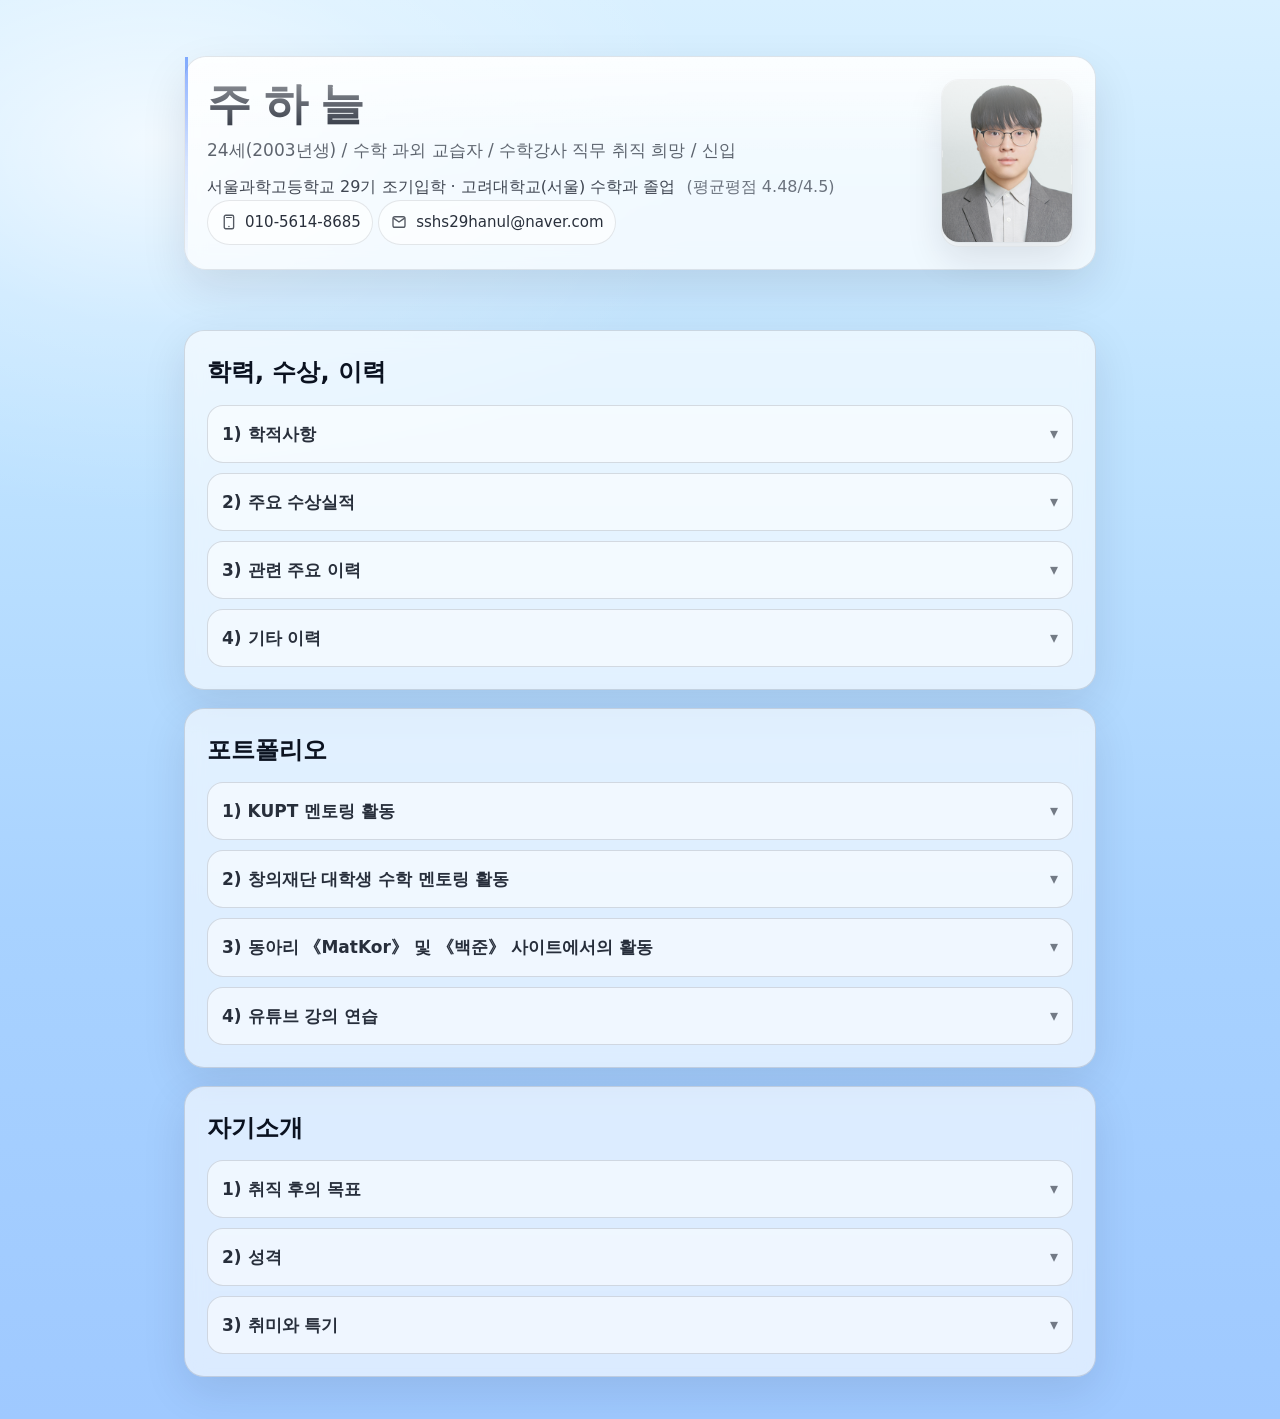
==== index.html @ bca32abb "이력서로 변경 ver 1.0" ====
<!doctype html>
<html lang="ko">
<head>
  <meta charset="utf-8" />
  <meta name="viewport" content="width=device-width, initial-scale=1" />
  <title>수학강사 이력서 - 주하늘</title>
  <meta name="description" content="주하늘 수학강사 이력서" />
  <link rel="stylesheet" href="styles.css" />
</head>

<body>
  <header class="container hero">
    <section class="topcard" aria-label="프로필 명함">
      <div class="identity">
        <h1 class="name">주 하 늘</h1>
        <p class="role">24세(2003년생) / 수학 과외 교습자 / 수학강사 직무 취직 희망 / 신입</p>

        <p class="profile-meta">
          서울과학고등학교 29기 조기입학 · 고려대학교(서울) 수학과 졸업
          <span class="meta-sub">(평균평점 4.48/4.5)</span>
        </p>

        <a class="chip" href="tel:01012345678" title="전화번호">
          <span class="icon" aria-hidden="true">
            <svg viewBox="0 0 24 24" width="18" height="18" fill="none">
              <rect x="7" y="3" width="12.5" height="18" rx="2"
                    stroke="currentColor" stroke-width="1.8"/>
              <line x1="10" y1="6" x2="16.5" y2="6"
                    stroke="currentColor" stroke-width="1.6"
                    stroke-linecap="round"/>
              <circle cx="13.25" cy="18" r="1"
                      fill="currentColor"/>
            </svg>
          </span>
          <span class="chip-text">010-5614-8685</span>
        </a>

          <a class="chip" href="mailto:sshs29hanul@naver.com" title="이메일">
            <span class="icon" aria-hidden="true">
              <svg viewBox="0 0 24 24" width="18" height="18" fill="none">
                <path d="M4 7.5A2.5 2.5 0 0 1 6.5 5h11A2.5 2.5 0 0 1 20 7.5v9A2.5 2.5 0 0 1 17.5 19h-11A2.5 2.5 0 0 1 4 16.5v-9Z" stroke="currentColor" stroke-width="1.8"/>
                <path d="M5.5 7.5 12 12l6.5-4.5" stroke="currentColor" stroke-width="1.8" stroke-linecap="round" stroke-linejoin="round"/>
              </svg>
            </span>
            <span class="chip-text">sshs29hanul@naver.com</span>
          </a>
        </div>
      </div>

      <div class="avatar" role="img" aria-label="증명사진 자리">
        <div class="avatar-inner">
          <img class="avatar-img" src="assets/images/profile.jpg" alt="주하늘 증명사진" />
        </div>
      </div>
    </section>
  </header>

  <main class="container">
    <section class="card" id="plan">
      <h2>학력, 수상, 이력</h2>

      <div class="accordion" aria-label="학력, 수상, 이력">
        <details class="acc-item">
          <summary class="acc-title">1) 학적사항</summary>
          <div class="acc-body">
            <p>
              · 서울명일초등학교 (2010.3 - 2016.2) 졸업
            </p>
            <p>
              · 강일중학교 (2016.3 - 2017.2) 조기졸업
            </p>
            <p>
              · 서울과학고등학교 (2017.3 - 2020.2) 졸업
            </p>
            <p>
              · 고려대학교(서울) 수학과 (2020.3 - 2024.8*) 심화전공 졸업
            </p>
            <p class="note">
              * 복수전공 진입 포기로 인해 수료 이후 1개 학기 뒤 자동 졸업 처리되었음
            </p>
          </div>
        </details>
        <details class="acc-item">
          <summary class="acc-title">2) 주요 수상실적</summary>
          <div class="acc-body">
            <p>
              · 2016년 제30회 한국수학올림피아드(KMO) 중등부 1차 금, 2차 동
            </p>
            <p class="note">
              대한수학회
            </p>
            <p>
              · 2017년 제31회 한국수학올림피아드(KMO) 고등부 1차 금, 2차 동
            </p>
            <p class="note">
              대한수학회
            </p>
            <p>
              · 2018년 교내 수학경시대회 동상 (4위 / 121명)
            </p>
            <p class="note">
              서울과학고등학교
            </p>
            <p>
              · 2018년 2학기 교내 과학탐구발표대회(과제연구) 수학부문 우수상
            </p>
            <p class="note">
              서울과학고등학교
            </p>
            <p>
              · 2019년 한국청소년학술대회(KSCY) 수학 세션 우수 청소년 연구계획상
            </p>
            <p class="note">
              한국청소년학술대회 조직위원회
            </p>
            <p>
              · 2019년 1학기 교내 졸업논문발표대회 수학부문 최우수상
            </p>
            <p class="note">
              서울과학고등학교
            </p>
            <p>
              · 2020년 제39회 대학생수학경시대회(수학전공분야) 은상
            </p>
            <p class="note">
              대한수학회
            </p>
            <p>
              · 2022년 제40회 대학생수학경시대회(수학전공분야) 은상
            </p>
            <p class="note">
              대한수학회
            </p>
            <p>
              · 2022년 Simon Marais Mathematics Competition East Division 개인분야 5위
            </p>
            <p class="note">
              The Simon Marais Mathematics Competition Team
            </p>
            <p>
              · 2023년 제41회 대학생수학경시대회(수학전공분야) 은상
            </p>
            <p class="note">
              대한수학회
            </p>
            <p>
              * 2022.03 New TEPS 480점 (어학시험)
            </p>
            <p>
              * 2022.07 정보처리기능사 취득
            </p>
            <p class="note">
              한국산업인력공단
            </p>
          </div>
        </details>
        <details class="acc-item">
          <summary class="acc-title">3) 관련 주요 이력</summary>
          <div class="acc-body">
            <p>
              · 2021-1학기 교내 KUPT(Korea University Peer Tutoring) 멘토링 튜터 (미적분학및연습I)
            </p>
            <p class="note">
              * "우수튜터" 및 모범 사례 발표 진행 대표자로 선정
            </p>
            <p>
              · 2021.06 ~ 2022.02 대학생 수학 멘토링 멘토
            </p>
            <p class="note">
              * <a href="https://www.tongtongmedia.com/news/view.php?no=457" target="_blank" rel="noopener">관련 기사(하이퍼링크)</a>
            </p>
            <p>
              · 2022.02 ~ 2022.06 영재고 입시 준비생 과외
            </p>
            <p class="note">
              * 《김과외》에서 성사; 학원 교재 복습 보조. "아이의 성향에 맞게 수업을 잘 해 주시고 계십니다", "수학 재미를 더욱 느끼게 해 주시고,
              아이가 학원선생님보다 풀이가 더 좋고 이해가 잘 된다고 선생님을 잘 따르고 수업 시간을 길게 해도 힘들어하지 않습니다" 등 리뷰 표현
            </p>
            <p>
              · 2022.07 ~ 2022.08 영재고생 AP Calculus 과외
            </p>
            <p>
              · 2023.10 ~ 2024.01 창의재단 멘토링 멘토
            </p>
            <p>
              · 2025.09 ~ 현재 대치 수능 수학 과외
            </p>
            <p class="note">
              * 전역 직후 과외 성사; 사설모의고사 리뷰, 행동요령 수립 등. 3~2등급 -> 1문제 못 미친 2등급, 학부모님 요청으로 재수까지 관리 중
            </p>
            <p>
              · 2026.01 ~ 현재 청담 중등KMO, 고등 선행 과외
            </p>
          </div>
        </details>
        <details class="acc-item">
          <summary class="acc-title">4) 기타 이력</summary>
          <div class="acc-body">
            <p>
              · 2021학년도 신라문화장학재단 장학생 (2021-1학기 ~ 2023-2학기)
            </p>
            <p>
              · 2021년 학과 내 수학 탐구 동아리 《서로소》 부회장 활동
            </p>
            <p>
              · 2022년 《서로소》 회장 활동
            </p>
            <p>
              · 2023년 사이버국방학과 소재 알고리즘 동아리 《MatKor》 활동
            </p>
            <p class="note">
              * UCPC, ICPC 등 프로그래밍 대회 출전, 알고리즘 문제 해결 사이트 《백준》 내 동아리 대회 《MatKor Cup》 출제진 및 검수진 활동
            </p>
            <p>
              · 2023-2학기 《MatKor》 임원진 활동
            </p>
            <p>
              · 2025.11 《백준》 사용자 랭킹 사이트 《solved.ac》 기준 Master 티어 달성(최대 랭킹 국내 45위)
            </p>
            <p>
              · 2024.03 ~ 2025.09 군 복무, 육군 병장 만기 전역
            </p>
          </div>
        </details>
      </div>
    </section>
    <section class="card" id="plan">
      <h2>포트폴리오</h2>

      <div class="accordion" aria-label="포트폴리오">
        <details class="acc-item">
          <summary class="acc-title">1) KUPT 멘토링 활동</summary>
          <div class="acc-body">
            <p>
              2021년 1학기, 대학교에서 교내 튜터링 활동 KUPT(KU Peer Tutoring)에 ⟨미적분학및연습I⟩ 과목 튜터로 지원하여 참여하였습니다.
              튜터가 학생들이 어려워하는 과목을 선정하여 튜터링 수업을 개설하면 튜티들이 자율적으로 참여 신청을 해서 수업을 듣는 구조입니다.
            </p>
            <p>
              한 회차 준비에 6~8시간씩 사용하며 제가 제일 열성을 다해 참여했던 강의 경험 중 하나입니다.
            </p>
            <h3>
              · 활동 배경 및 철학
            </h3>
            <p>
              제가 생각하기로 우리 수학과 학생들이 수학과 과목들을 어려워하는 가장 큰 이유는
              입시 수학과 전공 수학 사이의 괴리를 수학과 저학년 과목들이 충분히 메워 주지 못하기 때문이라 생각해 왔습니다.
              선택과목 입시 수학을 공부하며 문제를 기계적으로 풀어 내다가 입학하는 수학과 학생은 어쩌면 전공 수학을 위한 기초를 공부할 기회를 제공받지 못할지도 모릅니다.
            </p>
            <p>
              이러한 학생들에게는 증명 논리가 생소하고, 스스로 증명을 구성하는 힘이 부족합니다.
              일례로 "영역을 n개의 작은 구역으로 나눈 뒤 (n+1)개의 점을 집어넣으면 비둘기집의 원리에 의해 두 점은 같은 구역에 놓인다"와 같은 논의를 접해 본 경험이 없어서 그러한 직관을 가지거나 증명을 계획할 수 없습니다.
              또 "서로 다른 크기의 무한집합들이 있고, 유리수는 가산이지만 실수는 비가산집합이다. 유리수는 실수 내에서 조밀하다"와 같은 기초적인 집합론 지식을 누락한 채로 전공 강의를 마주하니 스스로 해결 불가한 의문점이 수시로 발생합니다.
            </p>
            <p>
              고려대학교 수학과의 1학년은 보통 18학점 내외를 듣게 되는데, 보편적으로 필수 교양 과목들을 많이 수강하게 되고 수학 관련 과목은 ⟨미적분학및연습⟩뿐입니다.
              이마저도 방대한 'Stewart Calculus' 교재를 두 학기 동안 전부 다뤄야 하기 때문에 교수님은 진도를 늦출 수 없고 교재를 읽듯이 가르치셔야 합니다.
              ⟨집합론⟩은 2학년 선택 과목으로 열리고, 그마저도 깊이 있는 수리논리 내용 위주로 다루기에 전술한 "전공 수학 기초"를 배울 수 있는 과목과는 거리가 있습니다.
            </p>
            <p>
              결국 놀랍지 않게도, '엡실론-델타를 통한 극한의 재정의', '벡터공간과 기저의 정의 및 성질', '해석학을 위한 기초 위상'과 같이 기초 지식과 직관을 토대로 이해하고 체화해야 하는 주제를
              강의에서 다룰 때마다 학생들은 헤매게 되고, 끝내 불완전한 이해를 갖춥니다. 이 부재는 단원이 넘어가고 학년이 올라가며 더욱 누적됩니다.
            </p>
            <p>
              이에 이번 튜터링에서는 기초과목 ⟨미적분학및연습I⟩을 선택하여 수업을 개설하기로 하였습니다.
              과목 내용들을 제가 공부한 대로 재전달하여 이해와 직관 형성을 돕는 한편, 가능하면 논증법, 집합론 등의 "기초 지식"을 사이사이 끼우고자 하였습니다.
            </p>
            <h3>
              · 활동 현황
            </h3>
            <p>
              중간 및 기말고사 시험 범위를 분할하여 커리큘럼을 구성하고, 이후 1주에 1회, 150분 분량의 온라인 수업(*코로나 사태로 인해)을 준비하고 녹화하여 학생들에게 제공하였습니다.
            </p>
            <p>
              총 12주차의 수업을 진행하였습니다.
            </p>
            <p>
              중간고사, 기말고사 전에는 모의고사를 만들어 제공하고 리뷰 및 첨삭을 제공하기도 하였습니다.
            </p>
            <p>
              명제논리, 증명법, 벡터와 행렬, 푸리에 급수 등 탐구주제들을 추가하여 수업을 풍성하게 구성하였습니다.
            </p>
            <p>
              종료 이후 회식을 진행하며 마무리지었습니다. "우수튜터"로 선정되고 모범 사례 발표를 진행하였습니다.
            </p>
            <h3>
              · 관련 자료
            </h3>
            <p>
              활동을 마치고 2021년 7월에 고려대학교 교수학습개발원에 제출한 최종 보고서 겸 소감문입니다.
            </p>
            <p>
              <a href="/assets/files/KUPT_튜터_소감문.hwp" download>
                KUPT_튜터_소감문.hwp
              </a>
            </p>
          </div>
        </details>
        <details class="acc-item">
          <summary class="acc-title">2) 창의재단 대학생 수학 멘토링 활동</summary>
          <div class="acc-body">
            <p>
              "교육 소외 지역" 학생들에게 한국수학올림피아드 출신 대학생들이 수학 멘토링을 지원하는 사회봉사 성격의 활동입니다.
              KMO 이승훈 위원장님의 사업 추진으로, 친구의 추천을 받아 멘토로 참여하였습니다.
            </p>
            <p>
              성취도나 학습 목표가 뚜렷하지 않은 학생들을 대상으로 흥미를 이끌어내거나 쉬운 언어로 전달하는 방법을 저 스스로 끊임없이
              고민하게 한 소중한 경험입니다. 문제를 단순히 풀어 주는 것이 물고기를 낚아 주는 것이라면, 낚시를 가르치는 일은
              사고의 흐름과 그 당위성을 전달하고 모방할 수 있게끔 하는 것임을 새겼습니다.
            </p>
            <p>
              한편 봉사활동으로서의 뿌듯함이 크게 남는 활동이기도 했습니다. 멘티 한 명이 연세대학교 공과대학에 합격해서 제게 소식과
              감사를 전해 왔을 때는 강사의 직업을 선택하기도 전이었지만 강사 일의 보람을 미리 느껴 볼 수 있었습니다.
            </p>
            <h3>
              · 활동 현황
            </h3>
            <p>
              2021년 6월에 시범사업으로서 첫 활동을 진행하였습니다. 연천군 전곡고등학교 1학년 3명의 멘티를 배정받아
              1주에 1회/2시간씩 7월까지 활동을 진행하였습니다. 이후 12월에 다시 2명의 멘티를 배정받아 이듬해 2월까지
              활동을 진행하였습니다.
            </p>
            <p>
              기말고사 전까지는 대비 강의를 하고, 이후에는 자율적으로 주제를 선정해 진행할 수 있도록 지도받았습니다.
              수학 선택과목 적성 검사, 그래프이론 맛보기, 논리 퍼즐, 도서 《틀리지 않는 법》 리뷰, 행렬로 선형 점화식 풀기,
              두 가지 방법으로 세기 등 그때그때 소주제를 잡고 준비하여 수업을 진행하였습니다.
            </p>
            <p>
              2022년 가을에 정식 사업으로서 활동이 재개되었고 멘토 수도 20명 내외로 늘었습니다. 겨울에는 최초로 고등 내신 수학
              멘토링의 형태로 활동을 진행하였습니다. 전곡고등학교 1~2학년 멘티를 가르치게 되었고 저는 2학년 멘토로서 수2를 가르치게 되었습니다.
            </p>
            <p>
              1월 중순에는 멘토들이 직접 전곡고등학교로 이동하여 2박 3일간 오프라인 멘토링을 진행하기도 하였습니다. 제가 대표 멘토가 되어
              전곡고 선생님께 수학 교과서를 인계받고 ⟨다항함수의 적분법⟩ 단원 교재를 제작하는 역할을 담당하였습니다.
              제 홍보로 참여한 고려대 수학과 멘토들, 고등학교 동창 멘토들과 만나 함께할 수 있는 시간이 되었고, 가르쳤던 멘티들과도 만나볼 수 있었습니다.
            </p>
            <h3>
              · 관련 자료
            </h3>
            <p>
              2023년 1월에 진행된 오프라인 집중 멘토링 캠프에 사용한 교육자료들입니다. 특히 교재는 LaTeX으로 수제작하였습니다.
            </p>
            <p>
              <a href="/assets/files/전곡고_집중멘토링_2학년_교재.pdf" download>
                전곡고_집중멘토링_2학년_교재.pdf
              </a>
            </p>
            <p>
              <a href="/assets/files/전곡고_집중멘토링_주제발표자료.pptx" download>
                전곡고_집중멘토링_주제발표자료.pptx
              </a>
            </p>
          </div>
        </details>
        <details class="acc-item">
          <summary class="acc-title">3) 동아리 《MatKor》 및  《백준》 사이트에서의 활동</summary>
          <div class="acc-body">
            <p>
              대학교 4학년 때 고등학교 동창 친구의 연락으로 알고리즘 문제 해결 사이트 《백준》에 대해 알게 되었습니다.
              그 친구는 동아리에서 수학 테마 프로그래밍 문제들을 만들어 온사이트 대회를 개최하기 위해 문제를 검수하고 있었고,
              제게 연락하여 증명을 도와 달라고 한 것이었습니다. 이것이 서로 잘 되다 보니, 뒤이어 저도 《백준》에서 재미들려
              프로그래밍을 공부하게 되었으며, 또 동아리 《MatKor》에 가입하게 되었습니다.
            </p>
            <p>
              그렇게 2023년 1년 동안은 프로그래밍 공부와 문제해결에 온전히 몰입하는 시간이 되었습니다. 입대하고 나서도 《백준》
              활동을 계속하며 전례없이 쾌속 성장하였고 개발자의 꿈까지 키워 나갔지만, 취업 시장을 비관하여 2025년 10월을 기점으로
              강사로 전향하게 되었고 프로그래밍 문제해결은 제 평생 취미로 남게 되었습니다.
            </p>
            <p>
              사실 랭킹은 꾸준히 공부하여 어려운 문제를 많이 풀어 내면 자연스럽게 오르는 것으로, 저뿐 아니라 누구라도 할 수 있습니다.
              하지만 이 몰입 경험과 2년여 간의 가파른 성장세는 문제해결이라는 행위에 대해 제가 얼마나 흥미를 갖고 몰두할 수 있는지를 잘 드러내 주었습니다.
              이는 강사의 진로를 결정하는 과정에서 적성에 대해 확신을 가질 수 있도록 해 준 중요한 요소 중 하나가 되었습니다.
              한편 《MatKor Cup》 출제 및 운영은 문제 출제를 위해 협업해 본 좋은 경험이 되었습니다.
            </p>
            <h3>
              · 활동 현황
            </h3>
            <p>
              《백준》은 기본적으로 프로그래밍 문제를 해결하며 티어(tier)와 랭크를 올릴 수 있는, 게임화를 이루어낸 시스템을 제공하고 있습니다.
              대학교 4학년과 군 입대 기간 동안의 몰입으로 저는 결국 최고 티어인 "마스터"를 달고 최고 랭킹 국내 45위를 기록하였습니다.
            </p>
            <p>
              1학기에는 《MatKor》에서 알고리즘 세미나를 듣고 동아리가 제공하는 모의 프로그래밍 대회에 열심히 참여해 실력을 키웠습니다.
              어느새 6월 중순에 저는 웬만한 코딩테스트 문제를 해결할 수 있는 Platinum 티어를 달게 되었고, 동창 친구가 저를 좋게 봐 줬는지 바로 본인의 프로그래밍 대회 팀에 저를 영입하였습니다.
              저희 팀은 전국 대학생 프로그래밍 대회 연합이 주최하는 UCPC의 본선, 국제대회 ICPC의 한국 Regional 대회 등에 진출하여 경합을 나눌 수 있었습니다.
            </p>
            <p>
              여름방학이 되자 본격적으로 《MatKor》의 주 활동인 백준 대회 《MatKor Cup》 개최를 위한 준비 시기가 되었습니다.
              저는 첫 대회였지만 "감소하는 성장률의 비극 1/2/3" 시리즈와 "다포체수"라는 자작문제들을 제출하여 출제진의 역할을 맡았고,
              또 문제들의 풀이 정합성을 검증하고 정해 코드를 구현해 문제 세팅의 오류를 없애는 검수진의 역할을 맡았습니다.
              그렇게 제3회 《MatKor Cup》이 8월 15일에 정상적으로 개최되었습니다. 이후에도 제4회에도 출제와 검수를, 입대한 뒤의 제5회, 제6회에는 검수를 맡아 활동했습니다.
            </p>
            <p>
              검수는 상상 이상으로 많은 노력이 필요한 일이었습니다. 십수 개의 문제들에 대해 지문과 풀이를 검토하고, 난이도를 토의하고, 정해 코드를 짜고,
              여러 오답 풀이의 엣지케이스를 고려해 채점 데이터 셋을 만든 뒤 검증하는 대규모의 일이 출제진과 검수진에게 할당되었습니다.
              마감일이 임박했을 때는 한데 모여 막차 끊기기 전이나 새벽까지 남아 검수 일을 함께하기도 하였습니다.
              모두가 대회의 성공적인 개최를 위하는 일념으로 노력하여 대회가 실제로 개최되고, 고수들이 제가 만든 문제에 자신들이 짠 코드를 제출하는 것을 지켜보는 경험은 짜릿했습니다.
            </p>
            <h3>
              · 관련 자료
            </h3>
            <p>
              제가 《MatKor Cup》 제3회와 제4회에 걸쳐 출제한 문제들의 에디토리얼(해설) 모음입니다.
            </p>
            <p>
              <a href="/assets/files/백준_자작문제_모음.pdf" download>
                백준_자작문제_모음.pdf
              </a>
            </p>
          </div>
        </details>
        <details class="acc-item">
          <summary class="acc-title">4) 유튜브 강의 연습</summary>
          <div class="acc-body">
            <p>
              강의 역량 보충 및 학원 취직 시 포트폴리오로의 활용을 위해 유튜브에 채널을 개설하고 종종 영상을 제작하고 있습니다.
              특히 최근에는 부족한 발성과 판서를 보완하기 위해 수능특강 미적분 전문항 해설을 시도하기도 하였습니다.
              앞으로도 수능완성, 수리논술나침반(부산교육청) 등 자료로 유사한 연습을 진행해 갈 계획입니다.
            </p>
            <p>
              유튜브를 키울 생각은 없어서 최소한의 장비를 구매하여 스터디룸이나 자택에서 촬영해 왔습니다.
              안 그래도 딕션이 불만족스러운데 음질이 조악한 점이 체감되어 결국 음성이 아직 많이 아쉬운 상태입니다.
              그만큼 반복적인 연습을 통해 발성 개선을 꾀할 필요성이 크다고 여기고 있습니다.
            </p>
            <h3>
              · 활동 현황
            </h3>
            <p>
              26.02.25 현재 기준 6개의 영상이 게시되어 있습니다.
            </p>
            <p>
              첫 영상은 군대에서 만든 자작문제 설명 및 해설으로, 교과 수학보다는 도전적인 퍼즐에 가깝습니다. 47m 53s 길이입니다.
            </p>
            <p>
              뒤의 두 영상은 수리논술에서 사용할 수 있는 테크닉을 다룬 주제특강입니다. 25년 11월부터 수리논술 과외 준비의 일환으로
              문제 적재 프로그램을 만들고 고려대/연세대 논술을 스스로 풀어 보고 해설을 적재하는 활동을 진행한 경험이 있는데, 거기서
              자주 등장했던 테크닉을 잡고 영상으로 발전시켜 본 연습입니다. 각각 1h 22m 19s, 1h 7m 48s 길이입니다.
            </p>
            <p>
              뒤의 세 영상은 27년도 수능특강 미적분 전문항을 극한(1-3단원), 미분(4-5단원), 적분(6-7단원)으로 나눠 해설한 연습강의입니다.
              총 영상 길이는 9h 16m 23s입니다.
              개인적으로 슥슥 문제를 풀 때와 달리 문제 해설에서 말하면서 생각하는 일은 아직 미숙하고 힘들었습니다.
              또 크고 작은 규모의 각종 실수가 있었고 설명, 발성, 판서에서 아쉬운 점들이 있었습니다.
            </p>
            <p>
              반면 제 장점은 엄밀성을 갖춘 풀이 과정이나 사고의 흐름을 전달할 때 드러나는 것 같습니다.
              "어떠어떠한 풀이 단계(테크닉)를 이때 적용 가능하고, 그 원리는 이러이러한 것이며, 그 발상은 어디어디서 나온다"와 같은
              말을 할 수 있는 상황을 종종 잡아내서 시도해 볼 수 있었습니다.
              수학 문제 풀이의 building block이라 할 수 있는 개별 풀이 단계를 규명하고 전달하는 이러한 말의 빈도가 늘어날수록
              학생의 입장에서 배울 점이 늘어나고 강사를 더 신뢰할 수 있게 될 것이라는 생각을 하였습니다.
            </p>
            <h3>
              · 관련 자료
            </h3>
            <p>
              제 유튜브 채널입니다.
            </p>
            <p>
              <a href="https://www.youtube.com/@%EC%A3%BC%ED%95%98%EB%8A%98-v4u" download>
                Youtube 채널 - 마늘수학
              </a>
            </p>
          </div>
        </details>
      </div>
    </section>
    <section class="card" id="plan">
      <h2>자기소개</h2>

      <div class="accordion" aria-label="자기소개">
        <details class="acc-item">
          <summary class="acc-title">1) 취직 후의 목표</summary>
          <div class="acc-body">
            <p>
              제가 수학 강사의 직업을 고려하기 시작한 것은 25년 9월 30일로, 이전에는 취직 준비는커녕 이 길에 대해 생각조차 하지 않고 있었습니다.
              그러니 본격적인 학원 취업 전에 1~2년 정도는 수련이 필요하겠다고 생각하고 지난 몇 개월 간은 개인 활동들을 설계, 진행해 가며 과외를 해 왔습니다.
            </p>
            <p>
              하지만 점차, 성장을 위해서라면 과외만 조금 맡고 홀로 강의 연습만 하고 있는 시간을 연장해서 좋을 게 없다고 느끼고 있습니다.
              이에 본격적으로 학원에서 학생들을 맡으며 경험을 쌓고 실력을 키워 나가고자 합니다.
            </p>
            <p>
              학생들을 직접 관리해 보고, 학생의 성향을 파악하여 그에 맞게 전달 방식을 조절해 보고 싶습니다.
            </p>
            <p>
              학원에서 전달받은 수업 범위와 문제들을 짜깁기하여 진도와 자료를 알맞게 구성하는 연습을 하고 싶습니다.
              또 문제 집합을 분석하고 주요한 테크닉을 추출하여 학생들을 체화하도록 돕는 경험을 쌓고 싶습니다.
            </p>
            <p>
              학생의 시험 공부를 근처에서 보조하고 관리하며 성적을 올리고 실적과 뿌듯함을 얻어 가고 싶습니다.
            </p>
          </div>
        </details>
        <details class="acc-item">
          <summary class="acc-title">2) 성격</summary>
          <div class="acc-body">
            <p>
              저는 조용하고 신중하며, 하고자 하는 일에 집중하는 성격입니다.
            </p>
            <p>
              혼자 있는 것이 편하고, 나서서 새로운 친구를 만들고자 하기보다는 대개 이미 자연스럽게 친해진 친구들과 어울려 놀고자 합니다.
              사람에 대해서든, 일이나 취미에 대해서든, 제 '행동 범위' 안에 속한 대상들에 대해 저는 열의를 다하면서도, 외부에는 정말 관심을 갖지 않는 편입니다.
              (다행히 도맡은 과외생이나 강사 일은 제 행동 범위 안인 것 같습니다.)
              말하는 연습이 덜 되어 있어서 그런지, 저 스스로 강사로서 발성과 언변이 모자라다고 느끼고 발전하고자 하는 마음을 갖고 있습니다.
            </p>
            <p>
              저는 물욕이 적고 성실한 사람입니다.
            </p>
            <p>
              대표적으로 음식에 대한 기대치가 낮은 편인 것 같습니다. 군대에서 결식은커녕 음식을 남기는 행위가 거의 없어서 선임들께서 노력한다는
              말을 해 주신 적이 있는데, 사실은 저는 짬밥을 맛없어서 덜 먹고 싶다고 느낀 적이 거의 없었습니다. 전역하고도 해외여행, 전자기기 등을 원하는 마음보다
              귀찮음이 더 커서 그런지 자연히 생활비를 절약하며 살고 있는 실정입니다. 스트레스에 면역은 아니지만, 많은 상황을 이해하고 쉽게 넘기고자 하므로
              스트레스를 받기 시작하는 역치가 낮지 않은 편이라 할 수 있겠습니다. 적당한 환경과 하고자 하는 일이 주어지면 저는 묵묵히 열심히 일할 수 있습니다.
            </p>
            <p>
              저는 저자세(?)에 익숙한 사람입니다.
            </p>
            <p>
              고등학교 시절부터 동기들을 형/누나로 대해 와서 그런지, 상대방에 대해 예의를 차리는 상황에서 성격적으로 편안함을 느끼는 것 같습니다.
              다시 군대 시절을 돌아 보면, 부족한 점이 너무 많은 저였지만 예절과 노력으로 선임분들에게 인정받을 정도를 일구어 낼 수 있었습니다.
              그런데 후임들이 해 준 말을 돌아보면, 제가 풀어 줘서 너무 편하게 지냈다고 하면서도 혼자 열심히 하니까 옆에서 편히 일할 수가 없더라고 했습니다.
              이런 복기가 제 성격을 재확인시키는 것 같습니다. 제가 막 불편해지는 게 아니면 타인이 조금 편하게 있더라도 기분에 어긋나는 느낌이 없었습니다.
              남을 잘 대해 주면서, 그 대상이 만족감을 얻고 제게 고마워하는 신호를 보내면 저는 그것으로 행복을 느낄 수 있는 사람인 것 같습니다.
            </p>
          </div>
        </details>
        <details class="acc-item">
          <summary class="acc-title">3) 취미와 특기</summary>
          <div class="acc-body">
            <p>
              《백준》 사이트에서 알고리즘 문제해결을 하는 것이 제 오랜 취미이자 특기입니다.
            </p>
            <p>
              탁구를 사파 타법으로 꽤 잘 칩니다. 공용자전거(따릉이)를 종종 타고 다닙니다.
            </p>
            <p>
              피아노를 치고 사보프로그램으로 작곡도 종종 했었는데 요즘은 거의 못 하고 있습니다.
            </p>
            <p>
              옛날에 지하철 1호선을 암기했었고 지금도 잘 합니다.
              훈련소에서 2의 거듭제곱수를 2^64까지 암기했습니다.
            </p>
          </div>
        </details>
      </div>
    </section>
  </main>
</body>
</html>
---- styles.css ----
:root{
  --text:#0b1220;
  --line:rgba(15,23,42,0.14);

  --card:rgba(255,255,255,0.62);
  --card-strong:rgba(255,255,255,0.76);
}

*{ box-sizing:border-box; }

body{
  margin:0;
  font-family:system-ui,-apple-system,Segoe UI,Roboto,Apple SD Gothic Neo,Malgun Gothic,sans-serif;
  color:var(--text);
  line-height:1.65;

  /* ✅ 전체 가독성: 기본 폰트 살짝 업 */
  font-size:1.0625rem; /* 17px */

  background:
    radial-gradient(56.25rem 37.5rem at 12% 10%,
      rgba(255,255,255,0.70) 0%,
      rgba(255,255,255,0.22) 30%,
      rgba(255,255,255,0.00) 62%),
    linear-gradient(to bottom,
      #d9f0ff 0%,
      #bfe3ff 30%,
      #a8d2ff 65%,
      #9fc9ff 100%);
}

a{ color:inherit; text-decoration:none; }

.container{
  max-width:60rem;  /* 960px */
  margin:0 auto;
  padding:1.5rem;   /* 24px */
}

.hero{
  padding:3.5rem 1.5rem 1.125rem; /* 56px 24px 18px */
}

/* ===== Top business card ===== */
.topcard{
  position:relative;
  display:flex;
  align-items:center;
  justify-content:space-between;
  gap:1.125rem;      /* 18px */
  flex-wrap:wrap;

  padding:1.375rem;  /* 22px */
  border-radius:1.375rem;

  background: rgba(255,255,255,0.72);
  border:0.0625rem solid rgba(15,23,42,0.10);
  box-shadow: 0 1.125rem 2.8125rem rgba(15,23,42,0.10);
  backdrop-filter: blur(0.625rem);
}

.topcard::before{
  content:"";
  position:absolute;
  inset:0;
  border-radius:1.375rem;
  background: linear-gradient(to bottom,
    rgba(255,255,255,0.70),
    rgba(255,255,255,0.00) 45%);
  pointer-events:none;
}

.topcard::after{
  content:"";
  position:absolute;
  left:0; top:0; bottom:0;
  width:0.1875rem; /* 3px */
  background: linear-gradient(to bottom,
    rgba(43,108,255,0.55),
    rgba(43,108,255,0.18),
    rgba(43,108,255,0.00)
  );
  pointer-events:none;
}

.identity{
  min-width:0;
  flex: 1 1 21.25rem; /* 340px */
}

.name{
  margin:0;
  font-size:2.75rem; /* 44px */
  line-height:1.05;
  letter-spacing:-0.03em;
}

/* ✅ 소개/부연 텍스트 업 */
.role{
  margin:0.5rem 0 0;
  color:rgba(11,18,32,0.66);
  font-size:1.0625rem; /* 17px */
}

.profile-meta{
  margin:0.625rem 0 0;
  color:rgba(11,18,32,0.78);
  font-size:1rem; /* 16px */
}

.meta-sub{
  color:rgba(11,18,32,0.58);
  margin-left:0.375rem; /* 6px */
}

.contact{
  display:flex;
  gap:0.625rem; /* 10px */
  flex-wrap:wrap;
  margin-top:0.875rem; /* 14px */
}

/* ✅ 연락처 칩 글씨 업 */
.chip{
  display:inline-flex;
  align-items:center;
  gap:0.5rem; /* 8px */

  padding:0.5625rem 0.6875rem; /* 9px 11px */
  border-radius:999rem;
  border:0.0625rem solid rgba(15,23,42,0.10);

  background: rgba(255,255,255,0.62);
  color:rgba(11,18,32,0.88);
  font-size:0.9375rem; /* 15px */

  transition: transform 120ms ease, border-color 120ms ease, background 120ms ease;
}

.chip:hover{
  transform: translateY(-0.0625rem);
  border-color: rgba(43,108,255,0.18);
  background: rgba(255,255,255,0.74);
}

.icon{
  display:inline-flex;
  align-items:center;
  justify-content:center;
  color:rgba(11,18,32,0.70);
}

.chip-text{
  white-space:nowrap;
  overflow:hidden;
  text-overflow:ellipsis;
  max-width:22.5rem; /* 360px */
}

/* photo placeholder */
.avatar{
  width:8.25rem;   /* 132px */
  height:10.5rem;  /* 168px */
  border-radius:1.125rem;
  border:0.0625rem solid rgba(15,23,42,0.10);
  background: rgba(255,255,255,0.55);
  box-shadow: 0 0.875rem 2.25rem rgba(15,23,42,0.10);
  margin-left:auto;
  flex:0 0 auto;

  display:flex;
  align-items:center;
  justify-content:center;
  overflow:hidden;
}

.avatar-inner{
  text-align:center;
  padding:0.625rem;
}

/* ✅ 사진 자리 텍스트 업 */
.avatar-title{
  font-weight:800;
  font-size:0.9375rem; /* 15px */
}

.avatar-sub{
  margin-top:0.25rem;
  font-size:0.8125rem; /* 13px */
  color:rgba(11,18,32,0.55);
}

/* 실제 사진 넣을 때 */
.avatar-img{
  width:8.25rem;
  height:10.5rem;
  object-fit:cover;
  border-radius:1.125rem;
  border:0.0625rem solid rgba(15,23,42,0.10);
  box-shadow: 0 0.875rem 2.25rem rgba(15,23,42,0.10);
  margin-left:auto;
}

/* ===== Cards ===== */
.card{
  background:var(--card);
  border:0.0625rem solid var(--line);
  border-radius:1.25rem; /* 20px */
  padding:1.375rem;      /* 22px */
  margin:1.125rem 0;     /* 18px */
  box-shadow: 0 0.875rem 2.75rem rgba(15,23,42,0.10);
  backdrop-filter: blur(0.625rem);
  transition: transform 140ms ease, background 140ms ease, box-shadow 140ms ease;
}

.card:hover{
  transform: translateY(-0.0625rem);
  background:var(--card-strong);
  box-shadow: 0 1rem 3.25rem rgba(15,23,42,0.12);
}

/* ✅ 섹션 타이틀 업 */
h2{
  margin:0 0 0.75rem;
  font-size:1.5rem; /* 24px */
}

/* ✅ 힌트 텍스트 업 */
.hint{
  margin:0.75rem 0 0;
  font-size:0.875rem; /* 14px */
  color:rgba(11,18,32,0.62);
}

code{
  font-family: ui-monospace, SFMono-Regular, Menlo, Monaco, Consolas, "Liberation Mono", "Courier New", monospace;
  font-size:0.95em;
}

/* ===== Accordion ===== */
.accordion{
  display:flex;
  flex-direction:column;
  gap:0.625rem; /* 10px */
}

.acc-item{
  border:0.0625rem solid var(--line);
  border-radius:1rem; /* 16px */
  background:rgba(255,255,255,0.55);
  overflow:hidden;
}

/* ✅ 아코디언 제목 업 */
.acc-title{
  list-style:none;
  cursor:pointer;
  padding:0.875rem 0.875rem;
  font-weight:750;
  color:rgba(11,18,32,0.88);
  position:relative;
  font-size:1.0625rem; /* 17px */
}

.acc-title::-webkit-details-marker{ display:none; }

.acc-title::after{
  content:"▾";
  position:absolute;
  right:0.875rem;
  top:50%;
  transform: translateY(-50%);
  color:rgba(11,18,32,0.55);
  font-size:1rem; /* 16px */
}

.acc-item[open] .acc-title::after{ content:"▴"; }

/* ✅ 본문 업 */
.acc-body{
  padding:0 0.875rem 0.9375rem;
  color:rgba(11,18,32,0.82);
  font-size:1.0625rem; /* 17px */
}

.acc-body p{ margin:0.625rem 0 0; }
.acc-body p:first-child{ margin-top:0.5rem; }
.acc-body .note {
  font-size: 0.85rem;
  color: #666;
  margin-top: 6px;
}
.acc-body a {
  color: inherit;       /* 글자색 유지 */
  text-decoration: none;
  border-bottom: 1px solid #aaa; /* 은은한 밑줄 효과 */
}
.acc-body a:hover {
  border-bottom-color: #000;
}

.video-card{
  border:0.0625rem solid var(--line);
  border-radius:1rem;
  background:rgba(255,255,255,0.55);
  max-width:38rem; margin:0.5rem auto;
  overflow:hidden;
}

.video-head{
  padding:0.875rem;
}

.video-title{
  font-weight:800;
  font-size:1.0625rem;
  color:rgba(11,18,32,0.90);
}

.video-sub{
  margin-top:0.25rem;
  font-size:0.9375rem;
  color:rgba(11,18,32,0.62);
}

.video-wrap{
  position:relative;
  width:100%;
  padding-top:56.25%; /* 16:9 */
  background:rgba(255,255,255,0.5);
  border-top:0.0625rem solid var(--line);
  border-bottom:0.0625rem solid var(--line);
}

.video-wrap iframe{
  position:absolute;
  inset:0;
  width:100%;
  height:100%;
}

/* ===== Info grid ===== */
.info-grid{
  display:grid;
  gap:0.75rem; /* 12px */
  grid-template-columns:repeat(auto-fit,minmax(15rem,1fr)); /* 240px */
}

.info-item{
  background:rgba(255,255,255,0.55);
  border:0.0625rem solid var(--line);
  border-radius:1rem;
  padding:0.875rem;
}

/* ✅ 라벨/내용 업 */
.info-k{
  font-size:0.875rem; /* 14px */
  letter-spacing:0.02em;
  color:rgba(11,18,32,0.60);
  margin-bottom:0.375rem;
}

.info-v{
  color:rgba(11,18,32,0.86);
  font-size:1.0625rem; /* 17px */
}

/* ===== Schedule ===== */
.card-head{
  display:flex;
  align-items:flex-start;
  justify-content:space-between;
  gap:0.75rem;
  flex-wrap:wrap;
  margin-bottom:0.625rem;
}

.legend{
  display:flex;
  gap:0.5rem;
  flex-wrap:wrap;
}

/* ✅ 범례 업 */
.pill{
  font-size:0.875rem; /* 14px */
  padding:0.375rem 0.625rem;
  border-radius:999rem;
  border:0.0625rem solid var(--line);
  background:rgba(255,255,255,0.55);
}

.pill.ok{ background:rgba(34,197,94,0.16); }
.pill.no{ background:rgba(148,163,184,0.22); }

.table-wrap{
  overflow:auto;
  border-radius:1rem;
  border:0.0625rem solid var(--line);
  background:rgba(255,255,255,0.45);
}

.schedule{
  width:100%;
  border-collapse:separate;
  border-spacing:0;
  min-width:44rem;
  table-layout: fixed;
}

/* ✅ 표 텍스트 업 */
.schedule th,
.schedule td{
  padding:0.3rem 0.3rem;
  border-bottom:0.0625rem solid var(--line);
  border-right:0.0625rem solid var(--line);
  text-align:center;
  font-size:0.9375rem; /* 15px */
}

.schedule thead th{
  position:sticky;
  top:0;
  background:rgba(255,255,255,0.78);
  backdrop-filter: blur(0.625rem);
  z-index:3;
}

.schedule th.time-col{
  width:3.75rem;
  text-align:left;
  padding-left:0.75rem;

  position:sticky;
  left:0;
  z-index:4;
  background:rgba(255,255,255,0.78);

  overflow:visible;
}

/* 30분 행 높이 */
.schedule tbody td,
.schedule tbody th.time-col{
  height:1.75rem;
}

/* 상태 색 */
.schedule td.ok{ background:rgba(34,197,94,0.16); }
.schedule td.no{ background:rgba(148,163,184,0.22); }

/* ✅ 정각 라벨 업 */
.schedule tbody th.time-col.hour::before{
  content: attr(data-hour);
  position:absolute;
  left:0.75rem;
  top:-0.65rem;
  font-weight:800;
  font-size:0.875rem; /* 14px */
  color:rgba(11,18,32,0.60);
  padding:0 0.25rem;
  background: rgba(255,255,255,0.88);
  border-radius:0.375rem;
}

/* 마지막 22시 경계선 라벨용 얇은 행 */
.schedule tr.hour-end th.time-col{
  height:0.75rem;
  border-bottom:none;
}
.schedule tr.hour-end td.end-fill{
  height:0.75rem;
  border-bottom:none;
  background:transparent;
}

/* 마지막/오른쪽 테두리 정리 */
.schedule tr:last-child td,
.schedule tr:last-child th{ border-bottom:none; }

.schedule tr td:last-child,
.schedule tr th:last-child{ border-right:none; }

/* ===== Footer ===== */
.footer{
  color:rgba(11,18,32,0.65);
  padding-bottom:3rem; /* 48px */
  font-size:0.9375rem; /* 15px */
}

/* ===== Responsive ===== */
@media (max-width:45rem){
.topcard{
    flex-direction: column;
    align-items: flex-start;
  }
  .avatar{
    order: -1; /* 사진을 맨 위로 */
    margin-left: 0 !important;
    align-self: flex-start;
  }

  /* 표를 화면 폭에 맞춰 ‘자동 압축’ */
  .schedule{
    width: 100%;
    min-width: 0;        /* 기존 min-width(예: 56rem) 무력화 */
    table-layout: fixed; /* 남은 폭을 열에 균등 분배 */
  }

  /* 왼쪽 시간 열은 고정 */
  .schedule th.time-col{
    width: 3.25rem;      /* 여기 숫자만 조절하면 됨 */
  }

  /* 나머지 열은 남은 폭을 7등분 */
  .schedule thead th:not(.time-col){
    width: calc((100% - 3.25rem) / 7);
  }

  /* 칸이 더 좁아져도 보기 좋게 패딩 살짝 줄이기(선택) */
  .schedule th,
  .schedule td{
    padding: 0.35rem;
  }

  /* 스크롤을 아예 없애고 싶으면(선택): */
  /* .table-wrap{ overflow-x: hidden; } */
}
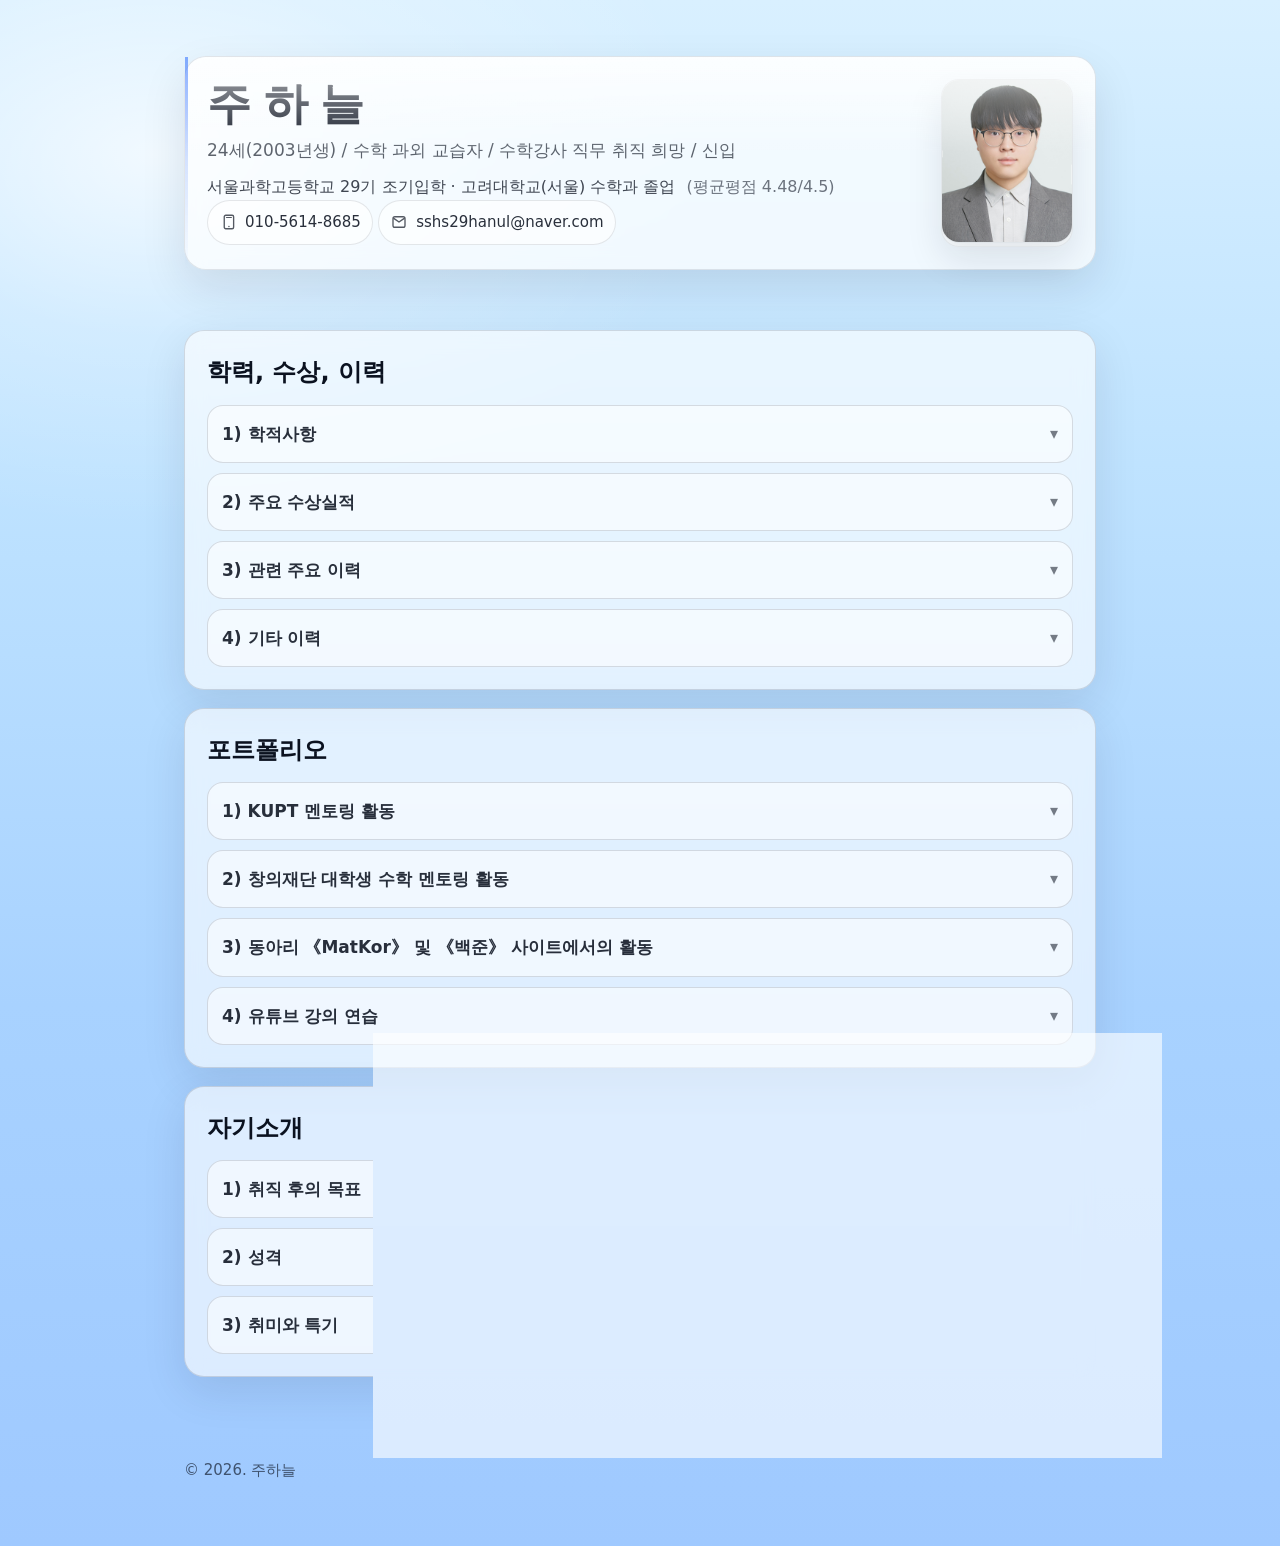
==== commit 64b6737f: "ver 1.1 Copyright sign" ====
--- a/index.html
+++ b/index.html
@@ -544,5 +544,8 @@
       </div>
     </section>
   </main>
+  <footer class="container footer">
+    <p>© <span id="y"></span>2026. 주하늘</p>
+  </footer>
 </body>
 </html>
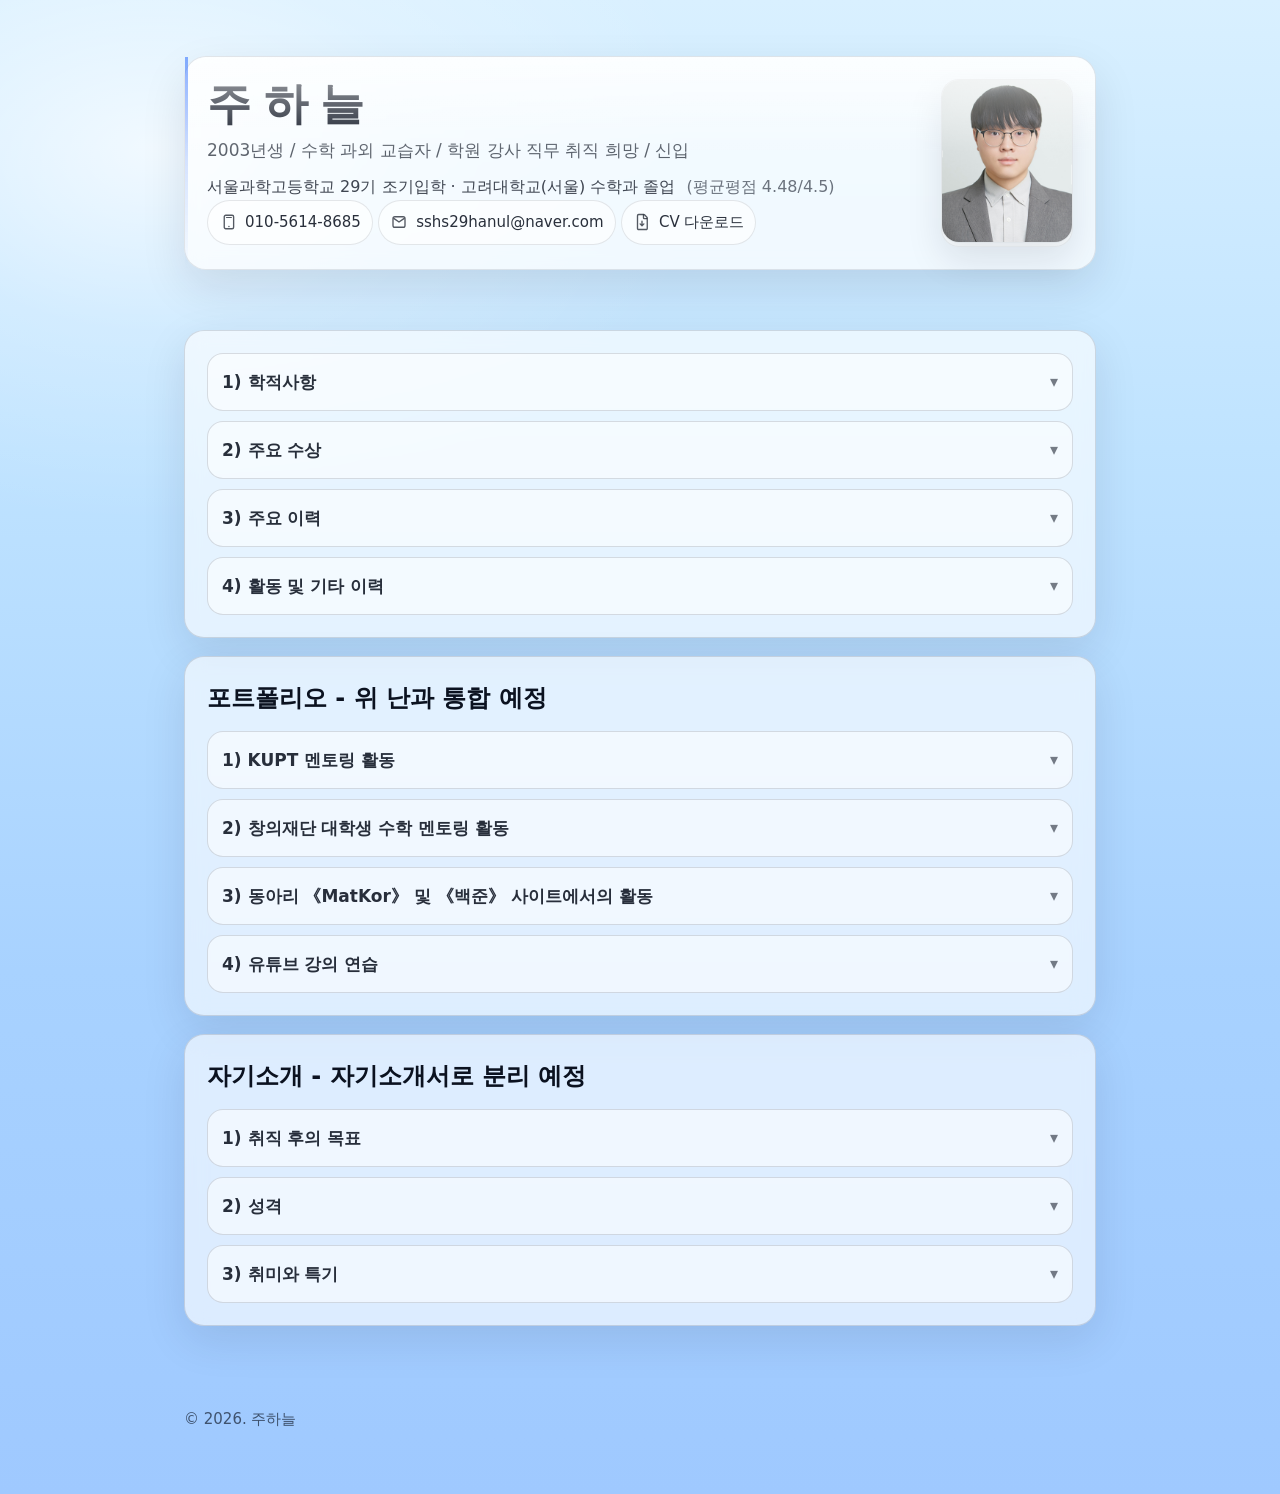
==== commit b37a1521: "subpage화 기존 "포트폴리오" "자기소개"는 없애지 않음" ====
--- a/index.html
+++ b/index.html
@@ -13,14 +13,14 @@
     <section class="topcard" aria-label="프로필 명함">
       <div class="identity">
         <h1 class="name">주 하 늘</h1>
-        <p class="role">24세(2003년생) / 수학 과외 교습자 / 수학강사 직무 취직 희망 / 신입</p>
+        <p class="role">2003년생 / 수학 과외 교습자 / 학원 강사 직무 취직 희망 / 신입</p>
 
         <p class="profile-meta">
           서울과학고등학교 29기 조기입학 · 고려대학교(서울) 수학과 졸업
           <span class="meta-sub">(평균평점 4.48/4.5)</span>
         </p>
 
-        <a class="chip" href="tel:01012345678" title="전화번호">
+        <a class="chip" href="tel:01056148685" title="전화번호">
           <span class="icon" aria-hidden="true">
             <svg viewBox="0 0 24 24" width="18" height="18" fill="none">
               <rect x="7" y="3" width="12.5" height="18" rx="2"
@@ -35,15 +35,26 @@
           <span class="chip-text">010-5614-8685</span>
         </a>
 
-          <a class="chip" href="mailto:sshs29hanul@naver.com" title="이메일">
-            <span class="icon" aria-hidden="true">
-              <svg viewBox="0 0 24 24" width="18" height="18" fill="none">
-                <path d="M4 7.5A2.5 2.5 0 0 1 6.5 5h11A2.5 2.5 0 0 1 20 7.5v9A2.5 2.5 0 0 1 17.5 19h-11A2.5 2.5 0 0 1 4 16.5v-9Z" stroke="currentColor" stroke-width="1.8"/>
-                <path d="M5.5 7.5 12 12l6.5-4.5" stroke="currentColor" stroke-width="1.8" stroke-linecap="round" stroke-linejoin="round"/>
-              </svg>
-            </span>
-            <span class="chip-text">sshs29hanul@naver.com</span>
-          </a>
+        <a class="chip" href="mailto:sshs29hanul@naver.com" title="이메일">
+          <span class="icon" aria-hidden="true">
+            <svg viewBox="0 0 24 24" width="18" height="18" fill="none">
+              <path d="M4 7.5A2.5 2.5 0 0 1 6.5 5h11A2.5 2.5 0 0 1 20 7.5v9A2.5 2.5 0 0 1 17.5 19h-11A2.5 2.5 0 0 1 4 16.5v-9Z" stroke="currentColor" stroke-width="1.8"/>
+              <path d="M5.5 7.5 12 12l6.5-4.5" stroke="currentColor" stroke-width="1.8" stroke-linecap="round" stroke-linejoin="round"/>
+            </svg>
+          </span>
+          <span class="chip-text">sshs29hanul@naver.com</span>
+        </a>
+
+        <a class="chip" href="assets/files/CV_260302.pdf" target="_blank" download title="CV 다운로드">
+          <span class="icon" aria-hidden="true">
+            <svg viewBox="0 0 24 24" width="18" height="18" fill="none">
+              <path d="M6 3.5A1.5 1.5 0 0 1 7.5 2h6.8a1.5 1.5 0 0 1 1.06.44l3.2 3.2c.28.28.44.66.44 1.06V20.5A1.5 1.5 0 0 1 17.5 22h-10A1.5 1.5 0 0 1 6 20.5v-17Z" stroke="currentColor" stroke-width="1.8"/>
+              <path d="M14 2v4.5a1 1 0 0 0 1 1H19" stroke="currentColor" stroke-width="1.8"/>
+              <path d="M12 11v6m0 0-2.5-2.5M12 17l2.5-2.5" stroke="currentColor" stroke-width="1.8" stroke-linecap="round" stroke-linejoin="round"/>
+            </svg>
+          </span>
+          <span class="chip-text">CV 다운로드</span>
+        </a>
         </div>
       </div>
 
@@ -57,32 +68,81 @@
 
   <main class="container">
     <section class="card" id="plan">
-      <h2>학력, 수상, 이력</h2>
-
       <div class="accordion" aria-label="학력, 수상, 이력">
         <details class="acc-item">
           <summary class="acc-title">1) 학적사항</summary>
           <div class="acc-body">
             <p>
+              · 고려대학교(서울) 수학과 (2020.3 - 2024.8*) 심화전공 졸업
+            </p>
+            <p class="note">
+              * 복수전공 진입 포기로 인해 수료 이후 1개 학기 뒤 자동 졸업 처리되었음
+            </p>
+            <p>
+              · 서울과학고등학교 (2017.3 - 2020.2) 졸업
+            </p>
+            <p>
+              · 강일중학교 (2016.3 - 2017.2) 조기졸업
+            </p>
+            <p>
               · 서울명일초등학교 (2010.3 - 2016.2) 졸업
             </p>
-            <p>
-              · 강일중학교 (2016.3 - 2017.2) 조기졸업
-            </p>
-            <p>
-              · 서울과학고등학교 (2017.3 - 2020.2) 졸업
-            </p>
-            <p>
-              · 고려대학교(서울) 수학과 (2020.3 - 2024.8*) 심화전공 졸업
-            </p>
-            <p class="note">
-              * 복수전공 진입 포기로 인해 수료 이후 1개 학기 뒤 자동 졸업 처리되었음
-            </p>
-          </div>
-        </details>
-        <details class="acc-item">
-          <summary class="acc-title">2) 주요 수상실적</summary>
-          <div class="acc-body">
+          </div>
+        </details>
+        <details class="acc-item">
+          <summary class="acc-title">2) 주요 수상</summary>
+          <div class="acc-body">
+            <p>
+              · 2023년 제41회 대학생수학경시대회(수학전공부문) 은상
+            </p>
+            <p class="note">
+              대한수학회
+            </p>
+            <p>
+              · 2022년 Simon Marais Mathematics Competition East Division 개인분야 5위
+              <a href="https://www.simonmarais.org/east-division1.html">
+                [결과 링크]
+              </a>
+            </p>
+            <p class="note">
+              The Simon Marais Mathematics Competition Team
+            </p>
+            <p>
+              · 2022년 제40회 대학생수학경시대회(수학전공부문) 은상
+            </p>
+            <p class="note">
+              대한수학회
+            </p>
+            <p>
+              · 2020년 제39회 대학생수학경시대회(수학전공부문) 은상
+            </p>
+            <p class="note">
+              대한수학회
+            </p>
+            <p>
+              · 2019년 1학기 교내 졸업논문발표대회 수학부문 최우수상
+            </p>
+            <p class="note">
+              서울과학고등학교
+            </p>
+            <p>
+              · 2018년 2학기 교내 과학탐구발표대회(과제연구) 수학부문 우수상
+            </p>
+            <p class="note">
+              서울과학고등학교
+            </p>
+            <p>
+              · 2018년 교내 수학경시대회 동상 (4위 / 121명)
+            </p>
+            <p class="note">
+              서울과학고등학교
+            </p>
+            <p>
+              · 2017년 제31회 한국수학올림피아드(KMO) 고등부 1차 금, 2차 동
+            </p>
+            <p class="note">
+              대한수학회
+            </p>
             <p>
               · 2016년 제30회 한국수학올림피아드(KMO) 중등부 1차 금, 2차 동
             </p>
@@ -90,142 +150,124 @@
               대한수학회
             </p>
             <p>
-              · 2017년 제31회 한국수학올림피아드(KMO) 고등부 1차 금, 2차 동
-            </p>
-            <p class="note">
-              대한수학회
-            </p>
-            <p>
-              · 2018년 교내 수학경시대회 동상 (4위 / 121명)
-            </p>
-            <p class="note">
-              서울과학고등학교
-            </p>
-            <p>
-              · 2018년 2학기 교내 과학탐구발표대회(과제연구) 수학부문 우수상
-            </p>
-            <p class="note">
-              서울과학고등학교
-            </p>
-            <p>
-              · 2019년 한국청소년학술대회(KSCY) 수학 세션 우수 청소년 연구계획상
-            </p>
-            <p class="note">
-              한국청소년학술대회 조직위원회
-            </p>
-            <p>
-              · 2019년 1학기 교내 졸업논문발표대회 수학부문 최우수상
-            </p>
-            <p class="note">
-              서울과학고등학교
-            </p>
-            <p>
-              · 2020년 제39회 대학생수학경시대회(수학전공분야) 은상
-            </p>
-            <p class="note">
-              대한수학회
-            </p>
-            <p>
-              · 2022년 제40회 대학생수학경시대회(수학전공분야) 은상
-            </p>
-            <p class="note">
-              대한수학회
-            </p>
-            <p>
-              · 2022년 Simon Marais Mathematics Competition East Division 개인분야 5위
-            </p>
-            <p class="note">
-              The Simon Marais Mathematics Competition Team
-            </p>
-            <p>
-              · 2023년 제41회 대학생수학경시대회(수학전공분야) 은상
-            </p>
-            <p class="note">
-              대한수학회
-            </p>
-            <p>
-              * 2022.03 New TEPS 480점 (어학시험)
-            </p>
-            <p>
               * 2022.07 정보처리기능사 취득
             </p>
             <p class="note">
               한국산업인력공단
             </p>
-          </div>
-        </details>
-        <details class="acc-item">
-          <summary class="acc-title">3) 관련 주요 이력</summary>
-          <div class="acc-body">
-            <p>
-              · 2021-1학기 교내 KUPT(Korea University Peer Tutoring) 멘토링 튜터 (미적분학및연습I)
-            </p>
-            <p class="note">
-              * "우수튜터" 및 모범 사례 발표 진행 대표자로 선정
-            </p>
-            <p>
-              · 2021.06 ~ 2022.02 대학생 수학 멘토링 멘토
-            </p>
-            <p class="note">
-              * <a href="https://www.tongtongmedia.com/news/view.php?no=457" target="_blank" rel="noopener">관련 기사(하이퍼링크)</a>
+            <p>
+              * 2022.03 New TEPS 480점
+            </p>
+            <p class="note">
+              TEPS 관리위원회
+            </p>
+          </div>
+        </details>
+        <details class="acc-item">
+          <summary class="acc-title">3) 주요 이력</summary>
+          <div class="acc-body">
+            <p>
+              · 2026.01 ~ 현재 청담 중등KMO, 고등 선행 과외
+            </p>
+            <p>
+              · 2025.09 ~ 현재 대치 수능 수학 과외
+            </p>
+            <p class="note">
+              * 전역 직후 성사; 선택과목 미적분 포함 사설모의고사 리뷰.
+            </p>
+            <p class="note-indent">
+              3~2등급 -> 1문제 못 미친 2등급, 2027 수능 재수 관리 중
+            </p>
+            <p>
+              · 2024.03 ~ 2025.09 군 복무
+            </p>
+            <p class="note">
+              * 육군 특기병, 신호정보 관련 연구, 병장 만기전역
+            </p>
+            <p>
+              · 2021.06 ~ 2024.01 창의재단 《대학생 수학 멘토링》 사업 멘토
+              <a href="portfolio/JKhigh.html">
+                [상세]
+              </a>
+            </p>
+            <p>
+              · 2021.11 ~ 2023.02 위상수학(매듭이론) 및 딥러닝 LAB
+              <a href="portfolio/OhLAB.html">
+                [상세]
+              </a>
+            </p>
+            <p>
+              · 2022.07 ~ 2022.08 영재고생 AP Calculus 과외
             </p>
             <p>
               · 2022.02 ~ 2022.06 영재고 입시 준비생 과외
             </p>
             <p class="note">
-              * 《김과외》에서 성사; 학원 교재 복습 보조. "아이의 성향에 맞게 수업을 잘 해 주시고 계십니다", "수학 재미를 더욱 느끼게 해 주시고,
-              아이가 학원선생님보다 풀이가 더 좋고 이해가 잘 된다고 선생님을 잘 따르고 수업 시간을 길게 해도 힘들어하지 않습니다" 등 리뷰 표현
-            </p>
-            <p>
-              · 2022.07 ~ 2022.08 영재고생 AP Calculus 과외
-            </p>
-            <p>
-              · 2023.10 ~ 2024.01 창의재단 멘토링 멘토
-            </p>
-            <p>
-              · 2025.09 ~ 현재 대치 수능 수학 과외
-            </p>
-            <p class="note">
-              * 전역 직후 과외 성사; 사설모의고사 리뷰, 행동요령 수립 등. 3~2등급 -> 1문제 못 미친 2등급, 학부모님 요청으로 재수까지 관리 중
-            </p>
-            <p>
-              · 2026.01 ~ 현재 청담 중등KMO, 고등 선행 과외
-            </p>
-          </div>
-        </details>
-        <details class="acc-item">
-          <summary class="acc-title">4) 기타 이력</summary>
-          <div class="acc-body">
-            <p>
-              · 2021학년도 신라문화장학재단 장학생 (2021-1학기 ~ 2023-2학기)
-            </p>
-            <p>
-              · 2021년 학과 내 수학 탐구 동아리 《서로소》 부회장 활동
-            </p>
-            <p>
-              · 2022년 《서로소》 회장 활동
-            </p>
-            <p>
-              · 2023년 사이버국방학과 소재 알고리즘 동아리 《MatKor》 활동
-            </p>
-            <p class="note">
-              * UCPC, ICPC 등 프로그래밍 대회 출전, 알고리즘 문제 해결 사이트 《백준》 내 동아리 대회 《MatKor Cup》 출제진 및 검수진 활동
-            </p>
-            <p>
-              · 2023-2학기 《MatKor》 임원진 활동
-            </p>
-            <p>
-              · 2025.11 《백준》 사용자 랭킹 사이트 《solved.ac》 기준 Master 티어 달성(최대 랭킹 국내 45위)
-            </p>
-            <p>
-              · 2024.03 ~ 2025.09 군 복무, 육군 병장 만기 전역
+              * 학원 교재 복습 보조.
+            </p>
+            <p class="note-indent">
+              "아이의 성향에 맞게 수업을 잘 해 주시고 계십니다",
+              "수학 재미를 더욱 느끼게 해 주시고, 아이가 학원선생님보다 풀이가 더 좋고 이해가 잘 된다고 하며
+              선생님을 잘 따르고 수업 시간을 길게 해도 힘들어하지 않습니다" 등 리뷰 표현
+            </p>
+            <p>
+              · 2021-1학기 교내 KUPT(Peer Tutoring) 멘토링 활동 튜터
+              <a href="portfolio/KUPT.html">
+                [상세]
+              </a>
+            </p>
+          </div>
+        </details>
+        <details class="acc-item">
+          <summary class="acc-title">4) 활동 및 기타 이력</summary>
+          <div class="acc-body">
+            <p>
+              · 2025.11 ~ 문제-테크닉 연결 데이터베이스 개발 및 적재
+              <a href="portfolio/Database.html">
+                [상세]
+              </a>
+            </p>
+            <p>
+              · 2025.10 ~ 개인 유튜브 채널 개설 및 강의 연습 진행
+              <a href="https://www.youtube.com/@%EC%A3%BC%ED%95%98%EB%8A%98-v4u">
+                [채널 링크]</a>
+              <a href="portfolio/Youtube.html">
+                [상세]
+              </a>
+            </p>
+            <p>
+              · 2023.03 ~ 알고리즘 문제 해결 사이트 《백준》 내 활동
+            </p>
+            <p class="note">
+              * 랭킹 사이트 《Solved.ac》 기준 Master tier 달성
+              <a href="https://solved.ac/profile/sshs29hanul">
+                [프로필 링크]
+              </a>
+            </p>
+            <p class="note-indent">
+              최고 랭킹 국내 45위
+            </p>
+            <p>
+              · 2023.03 ~ 2024.02 사이버국방학과 수학 및 알고리즘 동아리 《MatKor》
+              <a href="portfolio/MatKor.html">
+                [상세]
+              </a>
+            </p>
+            <p>
+              · 2020.04 ~ 2024.02 학과 내 수학 탐구 동아리 《서로소》
+              <a href="portfolio/Coprime.html">
+                [상세]
+              </a>
+            </p>
+            <p>
+              · 2021-1학기 ~ 2023-2학기 신라문화장학재단 장학생
             </p>
           </div>
         </details>
       </div>
     </section>
     <section class="card" id="plan">
-      <h2>포트폴리오</h2>
+      <h2>포트폴리오 - 위 난과 통합 예정</h2>
 
       <div class="accordion" aria-label="포트폴리오">
         <details class="acc-item">
@@ -464,7 +506,7 @@
       </div>
     </section>
     <section class="card" id="plan">
-      <h2>자기소개</h2>
+      <h2>자기소개 - 자기소개서로 분리 예정</h2>
 
       <div class="accordion" aria-label="자기소개">
         <details class="acc-item">
--- a/styles.css
+++ b/styles.css
@@ -13,6 +13,8 @@
   font-family:system-ui,-apple-system,Segoe UI,Roboto,Apple SD Gothic Neo,Malgun Gothic,sans-serif;
   color:var(--text);
   line-height:1.65;
+  min-height: 100vh;
+  min-height: 100svh;
 
   /* ✅ 전체 가독성: 기본 폰트 살짝 업 */
   font-size:1.0625rem; /* 17px */
@@ -29,7 +31,10 @@
       #9fc9ff 100%);
 }
 
-a{ color:inherit; text-decoration:none; }
+a{
+  color: #0645AD;
+  text-decoration: underline;
+}
 
 .container{
   max-width:60rem;  /* 960px */
@@ -120,8 +125,19 @@
   margin-top:0.875rem; /* 14px */
 }
 
+a:visited {
+  color: #551A8B;          /* 보라색 (전통적인 방문 링크 색) */
+}
+a:hover {
+  color: #0B0080;
+}
+a:active {
+  color: #FF0000;
+}
+
 /* ✅ 연락처 칩 글씨 업 */
 .chip{
+  color:inherit; text-decoration:none;
   display:inline-flex;
   align-items:center;
   gap:0.5rem; /* 8px */
@@ -291,13 +307,11 @@
   color: #666;
   margin-top: 6px;
 }
-.acc-body a {
-  color: inherit;       /* 글자색 유지 */
-  text-decoration: none;
-  border-bottom: 1px solid #aaa; /* 은은한 밑줄 효과 */
-}
-.acc-body a:hover {
-  border-bottom-color: #000;
+.acc-body .note-indent {
+  font-size: 0.85rem;
+  color: #666;
+  margin-top: 6px;
+  padding-left: 1em;
 }
 
 .video-card{
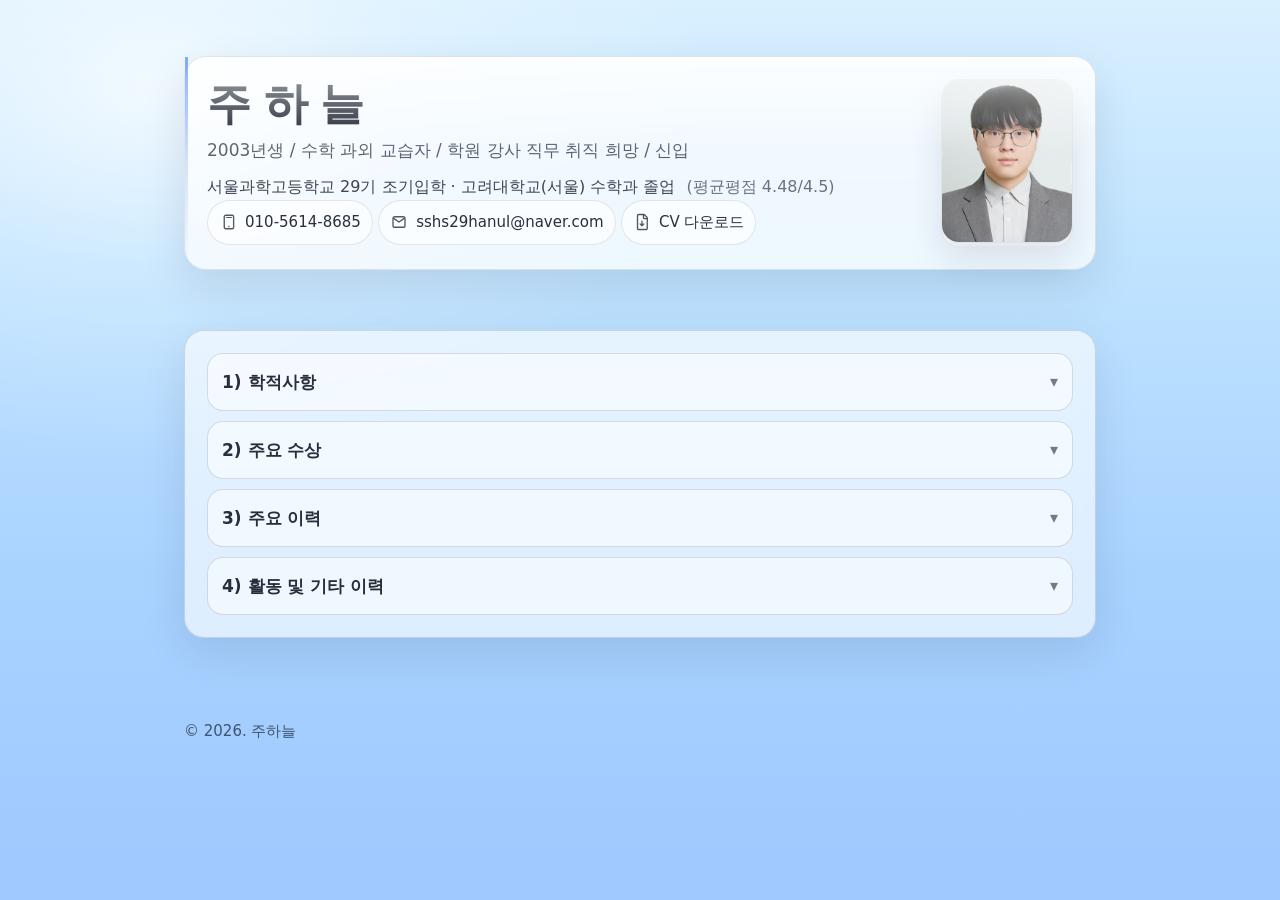
==== commit dbc0348b: "ver 1.9 subpage화 완료, 모든 항목 페이지 서술 완료" ====
--- a/index.html
+++ b/index.html
@@ -45,7 +45,7 @@
           <span class="chip-text">sshs29hanul@naver.com</span>
         </a>
 
-        <a class="chip" href="assets/files/CV_260302.pdf" target="_blank" download title="CV 다운로드">
+        <a class="chip" href="assets/files/CV_260302.pdf" target="_blank" title="CV 다운로드">
           <span class="icon" aria-hidden="true">
             <svg viewBox="0 0 24 24" width="18" height="18" fill="none">
               <path d="M6 3.5A1.5 1.5 0 0 1 7.5 2h6.8a1.5 1.5 0 0 1 1.06.44l3.2 3.2c.28.28.44.66.44 1.06V20.5A1.5 1.5 0 0 1 17.5 22h-10A1.5 1.5 0 0 1 6 20.5v-17Z" stroke="currentColor" stroke-width="1.8"/>
@@ -100,7 +100,7 @@
             </p>
             <p>
               · 2022년 Simon Marais Mathematics Competition East Division 개인분야 5위
-              <a href="https://www.simonmarais.org/east-division1.html">
+              <a href="https://www.simonmarais.org/east-division1.html" target="_blank">
                 [결과 링크]
               </a>
             </p>
@@ -191,10 +191,19 @@
               </a>
             </p>
             <p>
-              · 2021.11 ~ 2023.02 위상수학(매듭이론) 및 딥러닝 LAB
-              <a href="portfolio/OhLAB.html">
-                [상세]
-              </a>
+              · 2021.11 ~ 2023.02 위상수학 및 딥러닝 LAB
+            </p>
+            <p class="note">
+              * 매듭이론 《The Knot Book》, 《Knots and Links》 도서 세미나에 참여하며 학부생으로 가입
+              <a href="assets/files/매듭이론세미나_자료모음.pdf" target="blank">
+                [제작 자료 모음]
+              </a>
+            </p>
+            <p class="note-indent">
+              딥러닝/강화학습 세미나 참여, Image Stitching 모델 제작 프로젝트 참여
+            </p>
+            <p class="note-indent">
+              블록체인과 가상화폐를 주제로 학부연구생 프로그램 활동 참여, 교수님의 타 대학 발표 자료 보완
             </p>
             <p>
               · 2022.07 ~ 2022.08 영재고생 AP Calculus 과외
@@ -229,7 +238,7 @@
             </p>
             <p>
               · 2025.10 ~ 개인 유튜브 채널 개설 및 강의 연습 진행
-              <a href="https://www.youtube.com/@%EC%A3%BC%ED%95%98%EB%8A%98-v4u">
+              <a href="https://www.youtube.com/@%EC%A3%BC%ED%95%98%EB%8A%98-v4u" target="_blank">
                 [채널 링크]</a>
               <a href="portfolio/Youtube.html">
                 [상세]
@@ -240,7 +249,7 @@
             </p>
             <p class="note">
               * 랭킹 사이트 《Solved.ac》 기준 Master tier 달성
-              <a href="https://solved.ac/profile/sshs29hanul">
+              <a href="https://solved.ac/profile/sshs29hanul" target="_blank">
                 [프로필 링크]
               </a>
             </p>
@@ -261,325 +270,6 @@
             </p>
             <p>
               · 2021-1학기 ~ 2023-2학기 신라문화장학재단 장학생
-            </p>
-          </div>
-        </details>
-      </div>
-    </section>
-    <section class="card" id="plan">
-      <h2>포트폴리오 - 위 난과 통합 예정</h2>
-
-      <div class="accordion" aria-label="포트폴리오">
-        <details class="acc-item">
-          <summary class="acc-title">1) KUPT 멘토링 활동</summary>
-          <div class="acc-body">
-            <p>
-              2021년 1학기, 대학교에서 교내 튜터링 활동 KUPT(KU Peer Tutoring)에 ⟨미적분학및연습I⟩ 과목 튜터로 지원하여 참여하였습니다.
-              튜터가 학생들이 어려워하는 과목을 선정하여 튜터링 수업을 개설하면 튜티들이 자율적으로 참여 신청을 해서 수업을 듣는 구조입니다.
-            </p>
-            <p>
-              한 회차 준비에 6~8시간씩 사용하며 제가 제일 열성을 다해 참여했던 강의 경험 중 하나입니다.
-            </p>
-            <h3>
-              · 활동 배경 및 철학
-            </h3>
-            <p>
-              제가 생각하기로 우리 수학과 학생들이 수학과 과목들을 어려워하는 가장 큰 이유는
-              입시 수학과 전공 수학 사이의 괴리를 수학과 저학년 과목들이 충분히 메워 주지 못하기 때문이라 생각해 왔습니다.
-              선택과목 입시 수학을 공부하며 문제를 기계적으로 풀어 내다가 입학하는 수학과 학생은 어쩌면 전공 수학을 위한 기초를 공부할 기회를 제공받지 못할지도 모릅니다.
-            </p>
-            <p>
-              이러한 학생들에게는 증명 논리가 생소하고, 스스로 증명을 구성하는 힘이 부족합니다.
-              일례로 "영역을 n개의 작은 구역으로 나눈 뒤 (n+1)개의 점을 집어넣으면 비둘기집의 원리에 의해 두 점은 같은 구역에 놓인다"와 같은 논의를 접해 본 경험이 없어서 그러한 직관을 가지거나 증명을 계획할 수 없습니다.
-              또 "서로 다른 크기의 무한집합들이 있고, 유리수는 가산이지만 실수는 비가산집합이다. 유리수는 실수 내에서 조밀하다"와 같은 기초적인 집합론 지식을 누락한 채로 전공 강의를 마주하니 스스로 해결 불가한 의문점이 수시로 발생합니다.
-            </p>
-            <p>
-              고려대학교 수학과의 1학년은 보통 18학점 내외를 듣게 되는데, 보편적으로 필수 교양 과목들을 많이 수강하게 되고 수학 관련 과목은 ⟨미적분학및연습⟩뿐입니다.
-              이마저도 방대한 'Stewart Calculus' 교재를 두 학기 동안 전부 다뤄야 하기 때문에 교수님은 진도를 늦출 수 없고 교재를 읽듯이 가르치셔야 합니다.
-              ⟨집합론⟩은 2학년 선택 과목으로 열리고, 그마저도 깊이 있는 수리논리 내용 위주로 다루기에 전술한 "전공 수학 기초"를 배울 수 있는 과목과는 거리가 있습니다.
-            </p>
-            <p>
-              결국 놀랍지 않게도, '엡실론-델타를 통한 극한의 재정의', '벡터공간과 기저의 정의 및 성질', '해석학을 위한 기초 위상'과 같이 기초 지식과 직관을 토대로 이해하고 체화해야 하는 주제를
-              강의에서 다룰 때마다 학생들은 헤매게 되고, 끝내 불완전한 이해를 갖춥니다. 이 부재는 단원이 넘어가고 학년이 올라가며 더욱 누적됩니다.
-            </p>
-            <p>
-              이에 이번 튜터링에서는 기초과목 ⟨미적분학및연습I⟩을 선택하여 수업을 개설하기로 하였습니다.
-              과목 내용들을 제가 공부한 대로 재전달하여 이해와 직관 형성을 돕는 한편, 가능하면 논증법, 집합론 등의 "기초 지식"을 사이사이 끼우고자 하였습니다.
-            </p>
-            <h3>
-              · 활동 현황
-            </h3>
-            <p>
-              중간 및 기말고사 시험 범위를 분할하여 커리큘럼을 구성하고, 이후 1주에 1회, 150분 분량의 온라인 수업(*코로나 사태로 인해)을 준비하고 녹화하여 학생들에게 제공하였습니다.
-            </p>
-            <p>
-              총 12주차의 수업을 진행하였습니다.
-            </p>
-            <p>
-              중간고사, 기말고사 전에는 모의고사를 만들어 제공하고 리뷰 및 첨삭을 제공하기도 하였습니다.
-            </p>
-            <p>
-              명제논리, 증명법, 벡터와 행렬, 푸리에 급수 등 탐구주제들을 추가하여 수업을 풍성하게 구성하였습니다.
-            </p>
-            <p>
-              종료 이후 회식을 진행하며 마무리지었습니다. "우수튜터"로 선정되고 모범 사례 발표를 진행하였습니다.
-            </p>
-            <h3>
-              · 관련 자료
-            </h3>
-            <p>
-              활동을 마치고 2021년 7월에 고려대학교 교수학습개발원에 제출한 최종 보고서 겸 소감문입니다.
-            </p>
-            <p>
-              <a href="/assets/files/KUPT_튜터_소감문.hwp" download>
-                KUPT_튜터_소감문.hwp
-              </a>
-            </p>
-          </div>
-        </details>
-        <details class="acc-item">
-          <summary class="acc-title">2) 창의재단 대학생 수학 멘토링 활동</summary>
-          <div class="acc-body">
-            <p>
-              "교육 소외 지역" 학생들에게 한국수학올림피아드 출신 대학생들이 수학 멘토링을 지원하는 사회봉사 성격의 활동입니다.
-              KMO 이승훈 위원장님의 사업 추진으로, 친구의 추천을 받아 멘토로 참여하였습니다.
-            </p>
-            <p>
-              성취도나 학습 목표가 뚜렷하지 않은 학생들을 대상으로 흥미를 이끌어내거나 쉬운 언어로 전달하는 방법을 저 스스로 끊임없이
-              고민하게 한 소중한 경험입니다. 문제를 단순히 풀어 주는 것이 물고기를 낚아 주는 것이라면, 낚시를 가르치는 일은
-              사고의 흐름과 그 당위성을 전달하고 모방할 수 있게끔 하는 것임을 새겼습니다.
-            </p>
-            <p>
-              한편 봉사활동으로서의 뿌듯함이 크게 남는 활동이기도 했습니다. 멘티 한 명이 연세대학교 공과대학에 합격해서 제게 소식과
-              감사를 전해 왔을 때는 강사의 직업을 선택하기도 전이었지만 강사 일의 보람을 미리 느껴 볼 수 있었습니다.
-            </p>
-            <h3>
-              · 활동 현황
-            </h3>
-            <p>
-              2021년 6월에 시범사업으로서 첫 활동을 진행하였습니다. 연천군 전곡고등학교 1학년 3명의 멘티를 배정받아
-              1주에 1회/2시간씩 7월까지 활동을 진행하였습니다. 이후 12월에 다시 2명의 멘티를 배정받아 이듬해 2월까지
-              활동을 진행하였습니다.
-            </p>
-            <p>
-              기말고사 전까지는 대비 강의를 하고, 이후에는 자율적으로 주제를 선정해 진행할 수 있도록 지도받았습니다.
-              수학 선택과목 적성 검사, 그래프이론 맛보기, 논리 퍼즐, 도서 《틀리지 않는 법》 리뷰, 행렬로 선형 점화식 풀기,
-              두 가지 방법으로 세기 등 그때그때 소주제를 잡고 준비하여 수업을 진행하였습니다.
-            </p>
-            <p>
-              2022년 가을에 정식 사업으로서 활동이 재개되었고 멘토 수도 20명 내외로 늘었습니다. 겨울에는 최초로 고등 내신 수학
-              멘토링의 형태로 활동을 진행하였습니다. 전곡고등학교 1~2학년 멘티를 가르치게 되었고 저는 2학년 멘토로서 수2를 가르치게 되었습니다.
-            </p>
-            <p>
-              1월 중순에는 멘토들이 직접 전곡고등학교로 이동하여 2박 3일간 오프라인 멘토링을 진행하기도 하였습니다. 제가 대표 멘토가 되어
-              전곡고 선생님께 수학 교과서를 인계받고 ⟨다항함수의 적분법⟩ 단원 교재를 제작하는 역할을 담당하였습니다.
-              제 홍보로 참여한 고려대 수학과 멘토들, 고등학교 동창 멘토들과 만나 함께할 수 있는 시간이 되었고, 가르쳤던 멘티들과도 만나볼 수 있었습니다.
-            </p>
-            <h3>
-              · 관련 자료
-            </h3>
-            <p>
-              2023년 1월에 진행된 오프라인 집중 멘토링 캠프에 사용한 교육자료들입니다. 특히 교재는 LaTeX으로 수제작하였습니다.
-            </p>
-            <p>
-              <a href="/assets/files/전곡고_집중멘토링_2학년_교재.pdf" download>
-                전곡고_집중멘토링_2학년_교재.pdf
-              </a>
-            </p>
-            <p>
-              <a href="/assets/files/전곡고_집중멘토링_주제발표자료.pptx" download>
-                전곡고_집중멘토링_주제발표자료.pptx
-              </a>
-            </p>
-          </div>
-        </details>
-        <details class="acc-item">
-          <summary class="acc-title">3) 동아리 《MatKor》 및  《백준》 사이트에서의 활동</summary>
-          <div class="acc-body">
-            <p>
-              대학교 4학년 때 고등학교 동창 친구의 연락으로 알고리즘 문제 해결 사이트 《백준》에 대해 알게 되었습니다.
-              그 친구는 동아리에서 수학 테마 프로그래밍 문제들을 만들어 온사이트 대회를 개최하기 위해 문제를 검수하고 있었고,
-              제게 연락하여 증명을 도와 달라고 한 것이었습니다. 이것이 서로 잘 되다 보니, 뒤이어 저도 《백준》에서 재미들려
-              프로그래밍을 공부하게 되었으며, 또 동아리 《MatKor》에 가입하게 되었습니다.
-            </p>
-            <p>
-              그렇게 2023년 1년 동안은 프로그래밍 공부와 문제해결에 온전히 몰입하는 시간이 되었습니다. 입대하고 나서도 《백준》
-              활동을 계속하며 전례없이 쾌속 성장하였고 개발자의 꿈까지 키워 나갔지만, 취업 시장을 비관하여 2025년 10월을 기점으로
-              강사로 전향하게 되었고 프로그래밍 문제해결은 제 평생 취미로 남게 되었습니다.
-            </p>
-            <p>
-              사실 랭킹은 꾸준히 공부하여 어려운 문제를 많이 풀어 내면 자연스럽게 오르는 것으로, 저뿐 아니라 누구라도 할 수 있습니다.
-              하지만 이 몰입 경험과 2년여 간의 가파른 성장세는 문제해결이라는 행위에 대해 제가 얼마나 흥미를 갖고 몰두할 수 있는지를 잘 드러내 주었습니다.
-              이는 강사의 진로를 결정하는 과정에서 적성에 대해 확신을 가질 수 있도록 해 준 중요한 요소 중 하나가 되었습니다.
-              한편 《MatKor Cup》 출제 및 운영은 문제 출제를 위해 협업해 본 좋은 경험이 되었습니다.
-            </p>
-            <h3>
-              · 활동 현황
-            </h3>
-            <p>
-              《백준》은 기본적으로 프로그래밍 문제를 해결하며 티어(tier)와 랭크를 올릴 수 있는, 게임화를 이루어낸 시스템을 제공하고 있습니다.
-              대학교 4학년과 군 입대 기간 동안의 몰입으로 저는 결국 최고 티어인 "마스터"를 달고 최고 랭킹 국내 45위를 기록하였습니다.
-            </p>
-            <p>
-              1학기에는 《MatKor》에서 알고리즘 세미나를 듣고 동아리가 제공하는 모의 프로그래밍 대회에 열심히 참여해 실력을 키웠습니다.
-              어느새 6월 중순에 저는 웬만한 코딩테스트 문제를 해결할 수 있는 Platinum 티어를 달게 되었고, 동창 친구가 저를 좋게 봐 줬는지 바로 본인의 프로그래밍 대회 팀에 저를 영입하였습니다.
-              저희 팀은 전국 대학생 프로그래밍 대회 연합이 주최하는 UCPC의 본선, 국제대회 ICPC의 한국 Regional 대회 등에 진출하여 경합을 나눌 수 있었습니다.
-            </p>
-            <p>
-              여름방학이 되자 본격적으로 《MatKor》의 주 활동인 백준 대회 《MatKor Cup》 개최를 위한 준비 시기가 되었습니다.
-              저는 첫 대회였지만 "감소하는 성장률의 비극 1/2/3" 시리즈와 "다포체수"라는 자작문제들을 제출하여 출제진의 역할을 맡았고,
-              또 문제들의 풀이 정합성을 검증하고 정해 코드를 구현해 문제 세팅의 오류를 없애는 검수진의 역할을 맡았습니다.
-              그렇게 제3회 《MatKor Cup》이 8월 15일에 정상적으로 개최되었습니다. 이후에도 제4회에도 출제와 검수를, 입대한 뒤의 제5회, 제6회에는 검수를 맡아 활동했습니다.
-            </p>
-            <p>
-              검수는 상상 이상으로 많은 노력이 필요한 일이었습니다. 십수 개의 문제들에 대해 지문과 풀이를 검토하고, 난이도를 토의하고, 정해 코드를 짜고,
-              여러 오답 풀이의 엣지케이스를 고려해 채점 데이터 셋을 만든 뒤 검증하는 대규모의 일이 출제진과 검수진에게 할당되었습니다.
-              마감일이 임박했을 때는 한데 모여 막차 끊기기 전이나 새벽까지 남아 검수 일을 함께하기도 하였습니다.
-              모두가 대회의 성공적인 개최를 위하는 일념으로 노력하여 대회가 실제로 개최되고, 고수들이 제가 만든 문제에 자신들이 짠 코드를 제출하는 것을 지켜보는 경험은 짜릿했습니다.
-            </p>
-            <h3>
-              · 관련 자료
-            </h3>
-            <p>
-              제가 《MatKor Cup》 제3회와 제4회에 걸쳐 출제한 문제들의 에디토리얼(해설) 모음입니다.
-            </p>
-            <p>
-              <a href="/assets/files/백준_자작문제_모음.pdf" download>
-                백준_자작문제_모음.pdf
-              </a>
-            </p>
-          </div>
-        </details>
-        <details class="acc-item">
-          <summary class="acc-title">4) 유튜브 강의 연습</summary>
-          <div class="acc-body">
-            <p>
-              강의 역량 보충 및 학원 취직 시 포트폴리오로의 활용을 위해 유튜브에 채널을 개설하고 종종 영상을 제작하고 있습니다.
-              특히 최근에는 부족한 발성과 판서를 보완하기 위해 수능특강 미적분 전문항 해설을 시도하기도 하였습니다.
-              앞으로도 수능완성, 수리논술나침반(부산교육청) 등 자료로 유사한 연습을 진행해 갈 계획입니다.
-            </p>
-            <p>
-              유튜브를 키울 생각은 없어서 최소한의 장비를 구매하여 스터디룸이나 자택에서 촬영해 왔습니다.
-              안 그래도 딕션이 불만족스러운데 음질이 조악한 점이 체감되어 결국 음성이 아직 많이 아쉬운 상태입니다.
-              그만큼 반복적인 연습을 통해 발성 개선을 꾀할 필요성이 크다고 여기고 있습니다.
-            </p>
-            <h3>
-              · 활동 현황
-            </h3>
-            <p>
-              26.02.25 현재 기준 6개의 영상이 게시되어 있습니다.
-            </p>
-            <p>
-              첫 영상은 군대에서 만든 자작문제 설명 및 해설으로, 교과 수학보다는 도전적인 퍼즐에 가깝습니다. 47m 53s 길이입니다.
-            </p>
-            <p>
-              뒤의 두 영상은 수리논술에서 사용할 수 있는 테크닉을 다룬 주제특강입니다. 25년 11월부터 수리논술 과외 준비의 일환으로
-              문제 적재 프로그램을 만들고 고려대/연세대 논술을 스스로 풀어 보고 해설을 적재하는 활동을 진행한 경험이 있는데, 거기서
-              자주 등장했던 테크닉을 잡고 영상으로 발전시켜 본 연습입니다. 각각 1h 22m 19s, 1h 7m 48s 길이입니다.
-            </p>
-            <p>
-              뒤의 세 영상은 27년도 수능특강 미적분 전문항을 극한(1-3단원), 미분(4-5단원), 적분(6-7단원)으로 나눠 해설한 연습강의입니다.
-              총 영상 길이는 9h 16m 23s입니다.
-              개인적으로 슥슥 문제를 풀 때와 달리 문제 해설에서 말하면서 생각하는 일은 아직 미숙하고 힘들었습니다.
-              또 크고 작은 규모의 각종 실수가 있었고 설명, 발성, 판서에서 아쉬운 점들이 있었습니다.
-            </p>
-            <p>
-              반면 제 장점은 엄밀성을 갖춘 풀이 과정이나 사고의 흐름을 전달할 때 드러나는 것 같습니다.
-              "어떠어떠한 풀이 단계(테크닉)를 이때 적용 가능하고, 그 원리는 이러이러한 것이며, 그 발상은 어디어디서 나온다"와 같은
-              말을 할 수 있는 상황을 종종 잡아내서 시도해 볼 수 있었습니다.
-              수학 문제 풀이의 building block이라 할 수 있는 개별 풀이 단계를 규명하고 전달하는 이러한 말의 빈도가 늘어날수록
-              학생의 입장에서 배울 점이 늘어나고 강사를 더 신뢰할 수 있게 될 것이라는 생각을 하였습니다.
-            </p>
-            <h3>
-              · 관련 자료
-            </h3>
-            <p>
-              제 유튜브 채널입니다.
-            </p>
-            <p>
-              <a href="https://www.youtube.com/@%EC%A3%BC%ED%95%98%EB%8A%98-v4u" download>
-                Youtube 채널 - 마늘수학
-              </a>
-            </p>
-          </div>
-        </details>
-      </div>
-    </section>
-    <section class="card" id="plan">
-      <h2>자기소개 - 자기소개서로 분리 예정</h2>
-
-      <div class="accordion" aria-label="자기소개">
-        <details class="acc-item">
-          <summary class="acc-title">1) 취직 후의 목표</summary>
-          <div class="acc-body">
-            <p>
-              제가 수학 강사의 직업을 고려하기 시작한 것은 25년 9월 30일로, 이전에는 취직 준비는커녕 이 길에 대해 생각조차 하지 않고 있었습니다.
-              그러니 본격적인 학원 취업 전에 1~2년 정도는 수련이 필요하겠다고 생각하고 지난 몇 개월 간은 개인 활동들을 설계, 진행해 가며 과외를 해 왔습니다.
-            </p>
-            <p>
-              하지만 점차, 성장을 위해서라면 과외만 조금 맡고 홀로 강의 연습만 하고 있는 시간을 연장해서 좋을 게 없다고 느끼고 있습니다.
-              이에 본격적으로 학원에서 학생들을 맡으며 경험을 쌓고 실력을 키워 나가고자 합니다.
-            </p>
-            <p>
-              학생들을 직접 관리해 보고, 학생의 성향을 파악하여 그에 맞게 전달 방식을 조절해 보고 싶습니다.
-            </p>
-            <p>
-              학원에서 전달받은 수업 범위와 문제들을 짜깁기하여 진도와 자료를 알맞게 구성하는 연습을 하고 싶습니다.
-              또 문제 집합을 분석하고 주요한 테크닉을 추출하여 학생들을 체화하도록 돕는 경험을 쌓고 싶습니다.
-            </p>
-            <p>
-              학생의 시험 공부를 근처에서 보조하고 관리하며 성적을 올리고 실적과 뿌듯함을 얻어 가고 싶습니다.
-            </p>
-          </div>
-        </details>
-        <details class="acc-item">
-          <summary class="acc-title">2) 성격</summary>
-          <div class="acc-body">
-            <p>
-              저는 조용하고 신중하며, 하고자 하는 일에 집중하는 성격입니다.
-            </p>
-            <p>
-              혼자 있는 것이 편하고, 나서서 새로운 친구를 만들고자 하기보다는 대개 이미 자연스럽게 친해진 친구들과 어울려 놀고자 합니다.
-              사람에 대해서든, 일이나 취미에 대해서든, 제 '행동 범위' 안에 속한 대상들에 대해 저는 열의를 다하면서도, 외부에는 정말 관심을 갖지 않는 편입니다.
-              (다행히 도맡은 과외생이나 강사 일은 제 행동 범위 안인 것 같습니다.)
-              말하는 연습이 덜 되어 있어서 그런지, 저 스스로 강사로서 발성과 언변이 모자라다고 느끼고 발전하고자 하는 마음을 갖고 있습니다.
-            </p>
-            <p>
-              저는 물욕이 적고 성실한 사람입니다.
-            </p>
-            <p>
-              대표적으로 음식에 대한 기대치가 낮은 편인 것 같습니다. 군대에서 결식은커녕 음식을 남기는 행위가 거의 없어서 선임들께서 노력한다는
-              말을 해 주신 적이 있는데, 사실은 저는 짬밥을 맛없어서 덜 먹고 싶다고 느낀 적이 거의 없었습니다. 전역하고도 해외여행, 전자기기 등을 원하는 마음보다
-              귀찮음이 더 커서 그런지 자연히 생활비를 절약하며 살고 있는 실정입니다. 스트레스에 면역은 아니지만, 많은 상황을 이해하고 쉽게 넘기고자 하므로
-              스트레스를 받기 시작하는 역치가 낮지 않은 편이라 할 수 있겠습니다. 적당한 환경과 하고자 하는 일이 주어지면 저는 묵묵히 열심히 일할 수 있습니다.
-            </p>
-            <p>
-              저는 저자세(?)에 익숙한 사람입니다.
-            </p>
-            <p>
-              고등학교 시절부터 동기들을 형/누나로 대해 와서 그런지, 상대방에 대해 예의를 차리는 상황에서 성격적으로 편안함을 느끼는 것 같습니다.
-              다시 군대 시절을 돌아 보면, 부족한 점이 너무 많은 저였지만 예절과 노력으로 선임분들에게 인정받을 정도를 일구어 낼 수 있었습니다.
-              그런데 후임들이 해 준 말을 돌아보면, 제가 풀어 줘서 너무 편하게 지냈다고 하면서도 혼자 열심히 하니까 옆에서 편히 일할 수가 없더라고 했습니다.
-              이런 복기가 제 성격을 재확인시키는 것 같습니다. 제가 막 불편해지는 게 아니면 타인이 조금 편하게 있더라도 기분에 어긋나는 느낌이 없었습니다.
-              남을 잘 대해 주면서, 그 대상이 만족감을 얻고 제게 고마워하는 신호를 보내면 저는 그것으로 행복을 느낄 수 있는 사람인 것 같습니다.
-            </p>
-          </div>
-        </details>
-        <details class="acc-item">
-          <summary class="acc-title">3) 취미와 특기</summary>
-          <div class="acc-body">
-            <p>
-              《백준》 사이트에서 알고리즘 문제해결을 하는 것이 제 오랜 취미이자 특기입니다.
-            </p>
-            <p>
-              탁구를 사파 타법으로 꽤 잘 칩니다. 공용자전거(따릉이)를 종종 타고 다닙니다.
-            </p>
-            <p>
-              피아노를 치고 사보프로그램으로 작곡도 종종 했었는데 요즘은 거의 못 하고 있습니다.
-            </p>
-            <p>
-              옛날에 지하철 1호선을 암기했었고 지금도 잘 합니다.
-              훈련소에서 2의 거듭제곱수를 2^64까지 암기했습니다.
             </p>
           </div>
         </details>
--- a/styles.css
+++ b/styles.css
@@ -216,6 +216,13 @@
   border:0.0625rem solid rgba(15,23,42,0.10);
   box-shadow: 0 0.875rem 2.25rem rgba(15,23,42,0.10);
   margin-left:auto;
+}
+
+.responsive-img {
+  max-width: 100%;
+  height: auto;
+  display: block;
+  margin: 0 auto;
 }
 
 /* ===== Cards ===== */
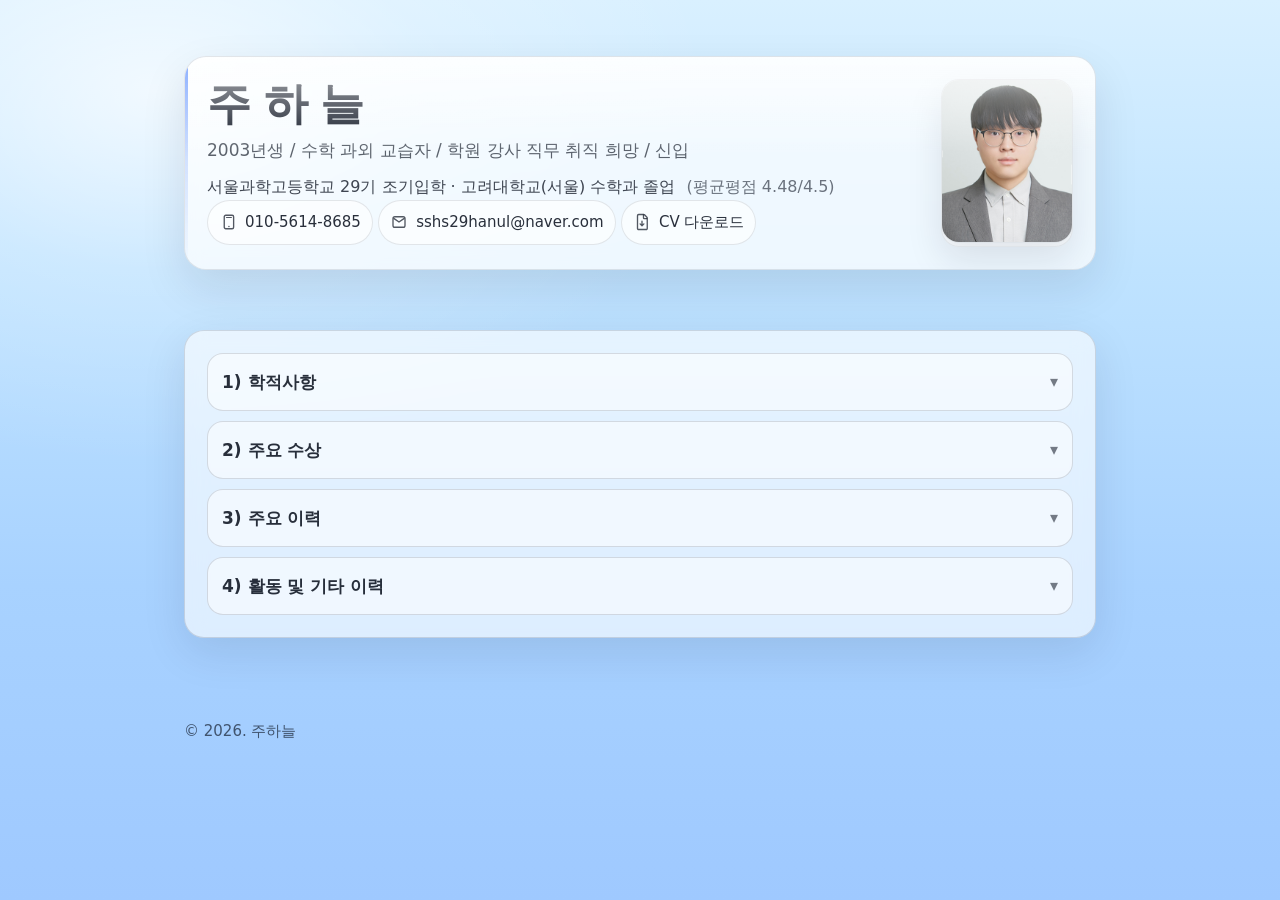
==== commit 708a572b: "Design changes ver 1.91" ====
--- a/index.html
+++ b/index.html
@@ -73,19 +73,22 @@
           <summary class="acc-title">1) 학적사항</summary>
           <div class="acc-body">
             <p>
-              · 고려대학교(서울) 수학과 (2020.3 - 2024.8*) 심화전공 졸업
+              · 2020.03 - 2024.08*: 고려대학교(서울) 수학과 (졸업, 심화전공)
+            </p>
+            <p class="note">
+              * 특기자전형 입학
             </p>
             <p class="note">
               * 복수전공 진입 포기로 인해 수료 이후 1개 학기 뒤 자동 졸업 처리되었음
             </p>
             <p>
-              · 서울과학고등학교 (2017.3 - 2020.2) 졸업
-            </p>
-            <p>
-              · 강일중학교 (2016.3 - 2017.2) 조기졸업
-            </p>
-            <p>
-              · 서울명일초등학교 (2010.3 - 2016.2) 졸업
+              · 2017.03 - 2020.02 : 서울과학고등학교 (졸업)
+            </p>
+            <p>
+              · 2016.03 - 2017.02 : 강일중학교 (조기졸업)
+            </p>
+            <p>
+              · 2010.03 - 2016.02 : 서울명일초등학교 (졸업)
             </p>
           </div>
         </details>
@@ -93,13 +96,13 @@
           <summary class="acc-title">2) 주요 수상</summary>
           <div class="acc-body">
             <p>
-              · 2023년 제41회 대학생수학경시대회(수학전공부문) 은상
-            </p>
-            <p class="note">
-              대한수학회
-            </p>
-            <p>
-              · 2022년 Simon Marais Mathematics Competition East Division 개인분야 5위
+              · 2023 : 제41회 <strong>대학생수학경시대회</strong>(수학전공부문) 은상
+            </p>
+            <p class="note">
+              대한수학회
+            </p>
+            <p>
+              · 2022 : <strong>Simon Marais Mathematics Competition</strong> East Division 개인분야 5위
               <a href="https://www.simonmarais.org/east-division1.html" target="_blank">
                 [결과 링크]
               </a>
@@ -108,43 +111,43 @@
               The Simon Marais Mathematics Competition Team
             </p>
             <p>
-              · 2022년 제40회 대학생수학경시대회(수학전공부문) 은상
-            </p>
-            <p class="note">
-              대한수학회
-            </p>
-            <p>
-              · 2020년 제39회 대학생수학경시대회(수학전공부문) 은상
-            </p>
-            <p class="note">
-              대한수학회
-            </p>
-            <p>
-              · 2019년 1학기 교내 졸업논문발표대회 수학부문 최우수상
+              · 2022 : 제40회 <strong>대학생수학경시대회</strong>(수학전공부문) 은상
+            </p>
+            <p class="note">
+              대한수학회
+            </p>
+            <p>
+              · 2020 : 제39회 <strong>대학생수학경시대회</strong>(수학전공부문) 은상
+            </p>
+            <p class="note">
+              대한수학회
+            </p>
+            <p>
+              · 2019 : 교내 <strong>졸업논문발표대회</strong> 수학부문 최우수상
             </p>
             <p class="note">
               서울과학고등학교
             </p>
             <p>
-              · 2018년 2학기 교내 과학탐구발표대회(과제연구) 수학부문 우수상
+              · 2018 : 교내 <strong>과학탐구발표대회</strong>(과제연구) 수학부문 우수상
             </p>
             <p class="note">
               서울과학고등학교
             </p>
             <p>
-              · 2018년 교내 수학경시대회 동상 (4위 / 121명)
+              · 2018 : 교내 <strong>수학경시대회</strong> 동상 (4위 / 121명)
             </p>
             <p class="note">
               서울과학고등학교
             </p>
             <p>
-              · 2017년 제31회 한국수학올림피아드(KMO) 고등부 1차 금, 2차 동
-            </p>
-            <p class="note">
-              대한수학회
-            </p>
-            <p>
-              · 2016년 제30회 한국수학올림피아드(KMO) 중등부 1차 금, 2차 동
+              · 2017 : 제31회 <strong>한국수학올림피아드</strong>(KMO) 고등부 1차 금, 2차 동
+            </p>
+            <p class="note">
+              대한수학회
+            </p>
+            <p>
+              · 2016 : 제30회 <strong>한국수학올림피아드</strong>(KMO) 중등부 1차 금, 2차 동
             </p>
             <p class="note">
               대한수학회
@@ -167,31 +170,31 @@
           <summary class="acc-title">3) 주요 이력</summary>
           <div class="acc-body">
             <p>
-              · 2026.01 ~ 현재 청담 중등KMO, 고등 선행 과외
-            </p>
-            <p>
-              · 2025.09 ~ 현재 대치 수능 수학 과외
+              · 2026.01 ~ &nbsp;&nbsp;(현재) : 청담 중등KMO, 고등 선행 과외
+            </p>
+            <p>
+              · 2025.09 ~ &nbsp;&nbsp;(현재) : 대치 수능 수학 과외
             </p>
             <p class="note">
               * 전역 직후 성사; 선택과목 미적분 포함 사설모의고사 리뷰.
             </p>
             <p class="note-indent">
-              3~2등급 -> 1문제 못 미친 2등급, 2027 수능 재수 관리 중
-            </p>
-            <p>
-              · 2024.03 ~ 2025.09 군 복무
+              3~2등급 → 1문제 못 미친 2등급, 2027 수능 재수 관리 중
+            </p>
+            <p>
+              · 2024.03 ~ 2025.09 : 군 복무
             </p>
             <p class="note">
               * 육군 특기병, 신호정보 관련 연구, 병장 만기전역
             </p>
             <p>
-              · 2021.06 ~ 2024.01 창의재단 《대학생 수학 멘토링》 사업 멘토
+              · 2021.06 ~ 2024.01 : 창의재단 《대학생 수학 멘토링》 사업 멘토
               <a href="portfolio/JKhigh.html">
                 [상세]
               </a>
             </p>
             <p>
-              · 2021.11 ~ 2023.02 위상수학 및 딥러닝 LAB
+              · 2021.11 ~ 2023.02 : 위상수학 및 딥러닝 LAB
             </p>
             <p class="note">
               * 매듭이론 《The Knot Book》, 《Knots and Links》 도서 세미나에 참여하며 학부생으로 가입
@@ -206,10 +209,10 @@
               블록체인과 가상화폐를 주제로 학부연구생 프로그램 활동 참여, 교수님의 타 대학 발표 자료 보완
             </p>
             <p>
-              · 2022.07 ~ 2022.08 영재고생 AP Calculus 과외
-            </p>
-            <p>
-              · 2022.02 ~ 2022.06 영재고 입시 준비생 과외
+              · 2022.07 ~ 2022.08 : 영재고생 AP Calculus 과외
+            </p>
+            <p>
+              · 2022.02 ~ 2022.06 : 영재고 입시 준비생 과외
             </p>
             <p class="note">
               * 학원 교재 복습 보조.
@@ -220,7 +223,7 @@
               선생님을 잘 따르고 수업 시간을 길게 해도 힘들어하지 않습니다" 등 리뷰 표현
             </p>
             <p>
-              · 2021-1학기 교내 KUPT(Peer Tutoring) 멘토링 활동 튜터
+              · 2021.03 ~ 2021.06 : 교내 KUPT(Peer Tutoring) 멘토링 활동 튜터
               <a href="portfolio/KUPT.html">
                 [상세]
               </a>
@@ -231,13 +234,13 @@
           <summary class="acc-title">4) 활동 및 기타 이력</summary>
           <div class="acc-body">
             <p>
-              · 2025.11 ~ 문제-테크닉 연결 데이터베이스 개발 및 적재
+              · 2025.11 ~ &nbsp;&nbsp;(현재) : 문제-테크닉 연결 데이터베이스 개발 및 적재
               <a href="portfolio/Database.html">
                 [상세]
               </a>
             </p>
             <p>
-              · 2025.10 ~ 개인 유튜브 채널 개설 및 강의 연습 진행
+              · 2025.10 ~ &nbsp;&nbsp;(현재) : 개인 유튜브 채널 개설 및 강의 연습 진행
               <a href="https://www.youtube.com/@%EC%A3%BC%ED%95%98%EB%8A%98-v4u" target="_blank">
                 [채널 링크]</a>
               <a href="portfolio/Youtube.html">
@@ -245,7 +248,7 @@
               </a>
             </p>
             <p>
-              · 2023.03 ~ 알고리즘 문제 해결 사이트 《백준》 내 활동
+              · 2023.03 ~ &nbsp;&nbsp;(현재) : 알고리즘 문제 해결 사이트 《백준》 내 활동
             </p>
             <p class="note">
               * 랭킹 사이트 《Solved.ac》 기준 Master tier 달성
@@ -257,19 +260,19 @@
               최고 랭킹 국내 45위
             </p>
             <p>
-              · 2023.03 ~ 2024.02 사이버국방학과 수학 및 알고리즘 동아리 《MatKor》
+              · 2023.03 ~ 2024.02 : 사이버국방학과 수학 및 알고리즘 동아리 《MatKor》
               <a href="portfolio/MatKor.html">
                 [상세]
               </a>
             </p>
             <p>
-              · 2020.04 ~ 2024.02 학과 내 수학 탐구 동아리 《서로소》
+              · 2020.04 ~ 2024.02 : 학과 내 수학 탐구 동아리 《서로소》
               <a href="portfolio/Coprime.html">
                 [상세]
               </a>
             </p>
             <p>
-              · 2021-1학기 ~ 2023-2학기 신라문화장학재단 장학생
+              · 2021.03 ~ 2023.12 : 신라문화장학재단 장학생(2021-1학기 ~ 2023-2학기)
             </p>
           </div>
         </details>
--- a/styles.css
+++ b/styles.css
@@ -57,6 +57,7 @@
 
   padding:1.375rem;  /* 22px */
   border-radius:1.375rem;
+  overflow: hidden;
 
   background: rgba(255,255,255,0.72);
   border:0.0625rem solid rgba(15,23,42,0.10);
@@ -311,14 +312,17 @@
 .acc-body p:first-child{ margin-top:0.5rem; }
 .acc-body .note {
   font-size: 0.85rem;
-  color: #666;
-  margin-top: 6px;
+  color: #999;
+  margin-top: 0px;
+  margin-bottom: 0px;
+  padding-left: 1em
 }
 .acc-body .note-indent {
   font-size: 0.85rem;
-  color: #666;
-  margin-top: 6px;
-  padding-left: 1em;
+  color: #999;
+  margin-top: 0px;
+  margin-bottom: 0px;
+  padding-left: 1.75em;
 }
 
 .video-card{
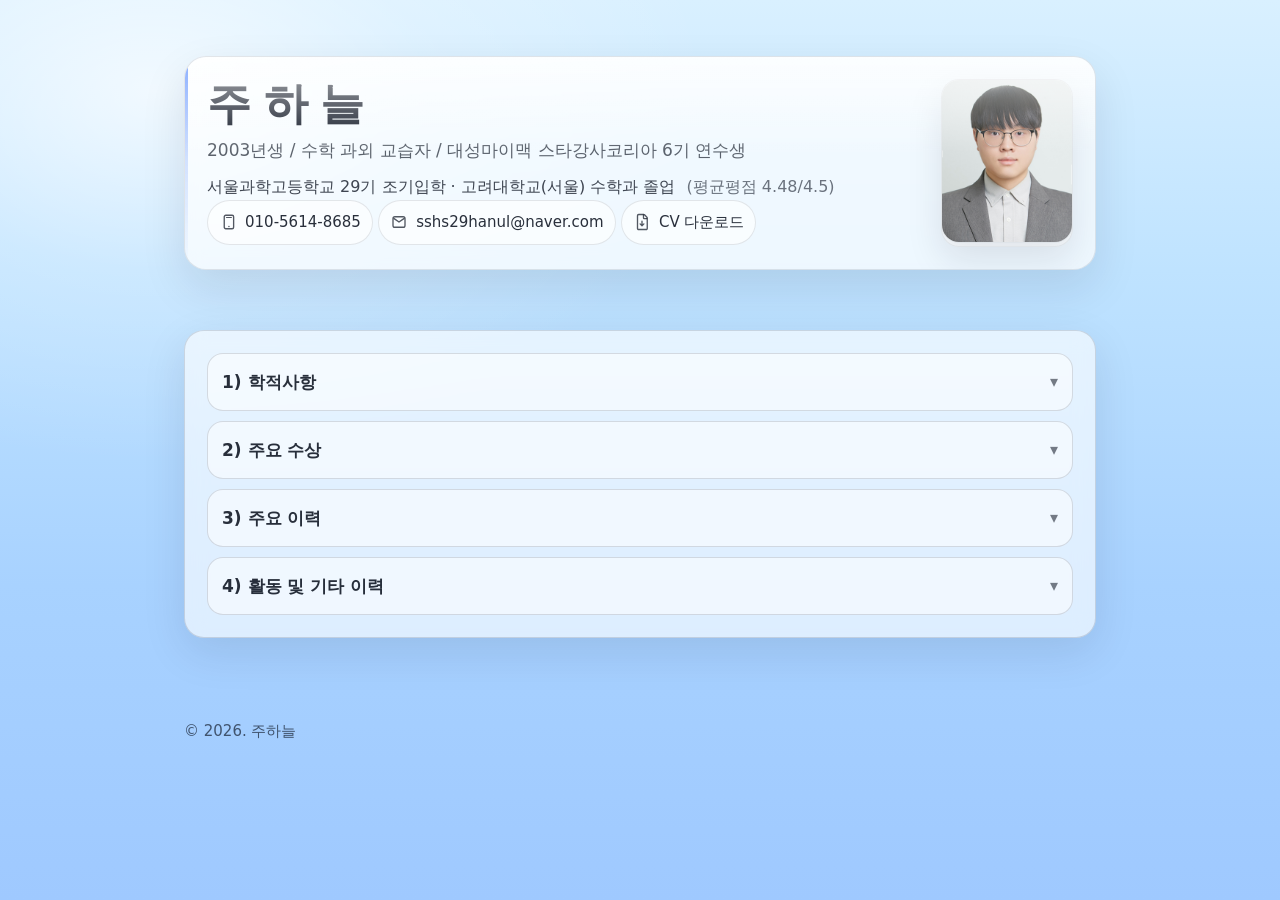
==== commit 59523432: "Update index.html" ====
--- a/index.html
+++ b/index.html
@@ -13,7 +13,7 @@
     <section class="topcard" aria-label="프로필 명함">
       <div class="identity">
         <h1 class="name">주 하 늘</h1>
-        <p class="role">2003년생 / 수학 과외 교습자 / 학원 강사 직무 취직 희망 / 신입</p>
+        <p class="role">2003년생 / 수학 과외 교습자 / 대성마이맥 스타강사코리아 6기 연수생</p>
 
         <p class="profile-meta">
           서울과학고등학교 29기 조기입학 · 고려대학교(서울) 수학과 졸업
@@ -170,6 +170,9 @@
           <summary class="acc-title">3) 주요 이력</summary>
           <div class="acc-body">
             <p>
+              · 2026.01 ~ &nbsp;&nbsp;(현재) : <strong>대성마이맥 스타강사코리아 6기 연수생 활동</strong>
+            </p>
+            <p>
               · 2026.01 ~ &nbsp;&nbsp;(현재) : 청담 중등KMO, 고등 선행 과외
             </p>
             <p>
